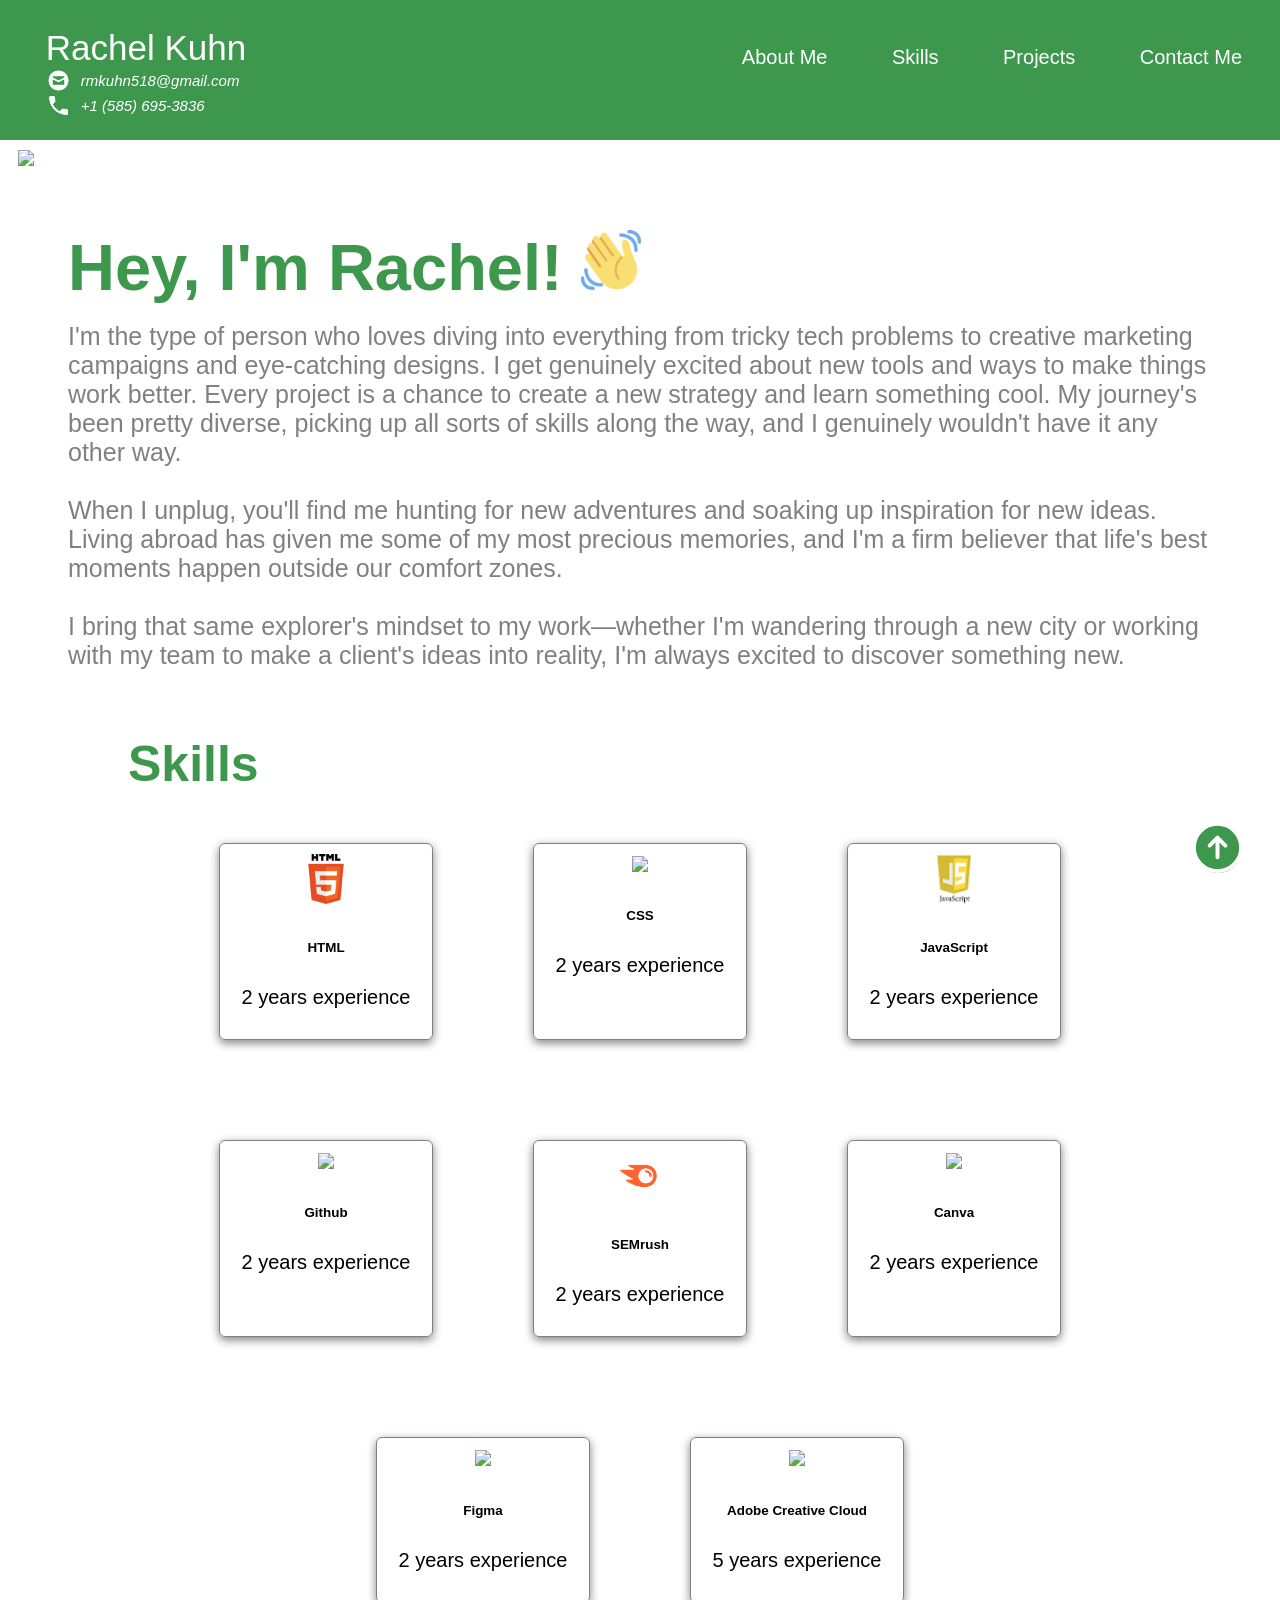
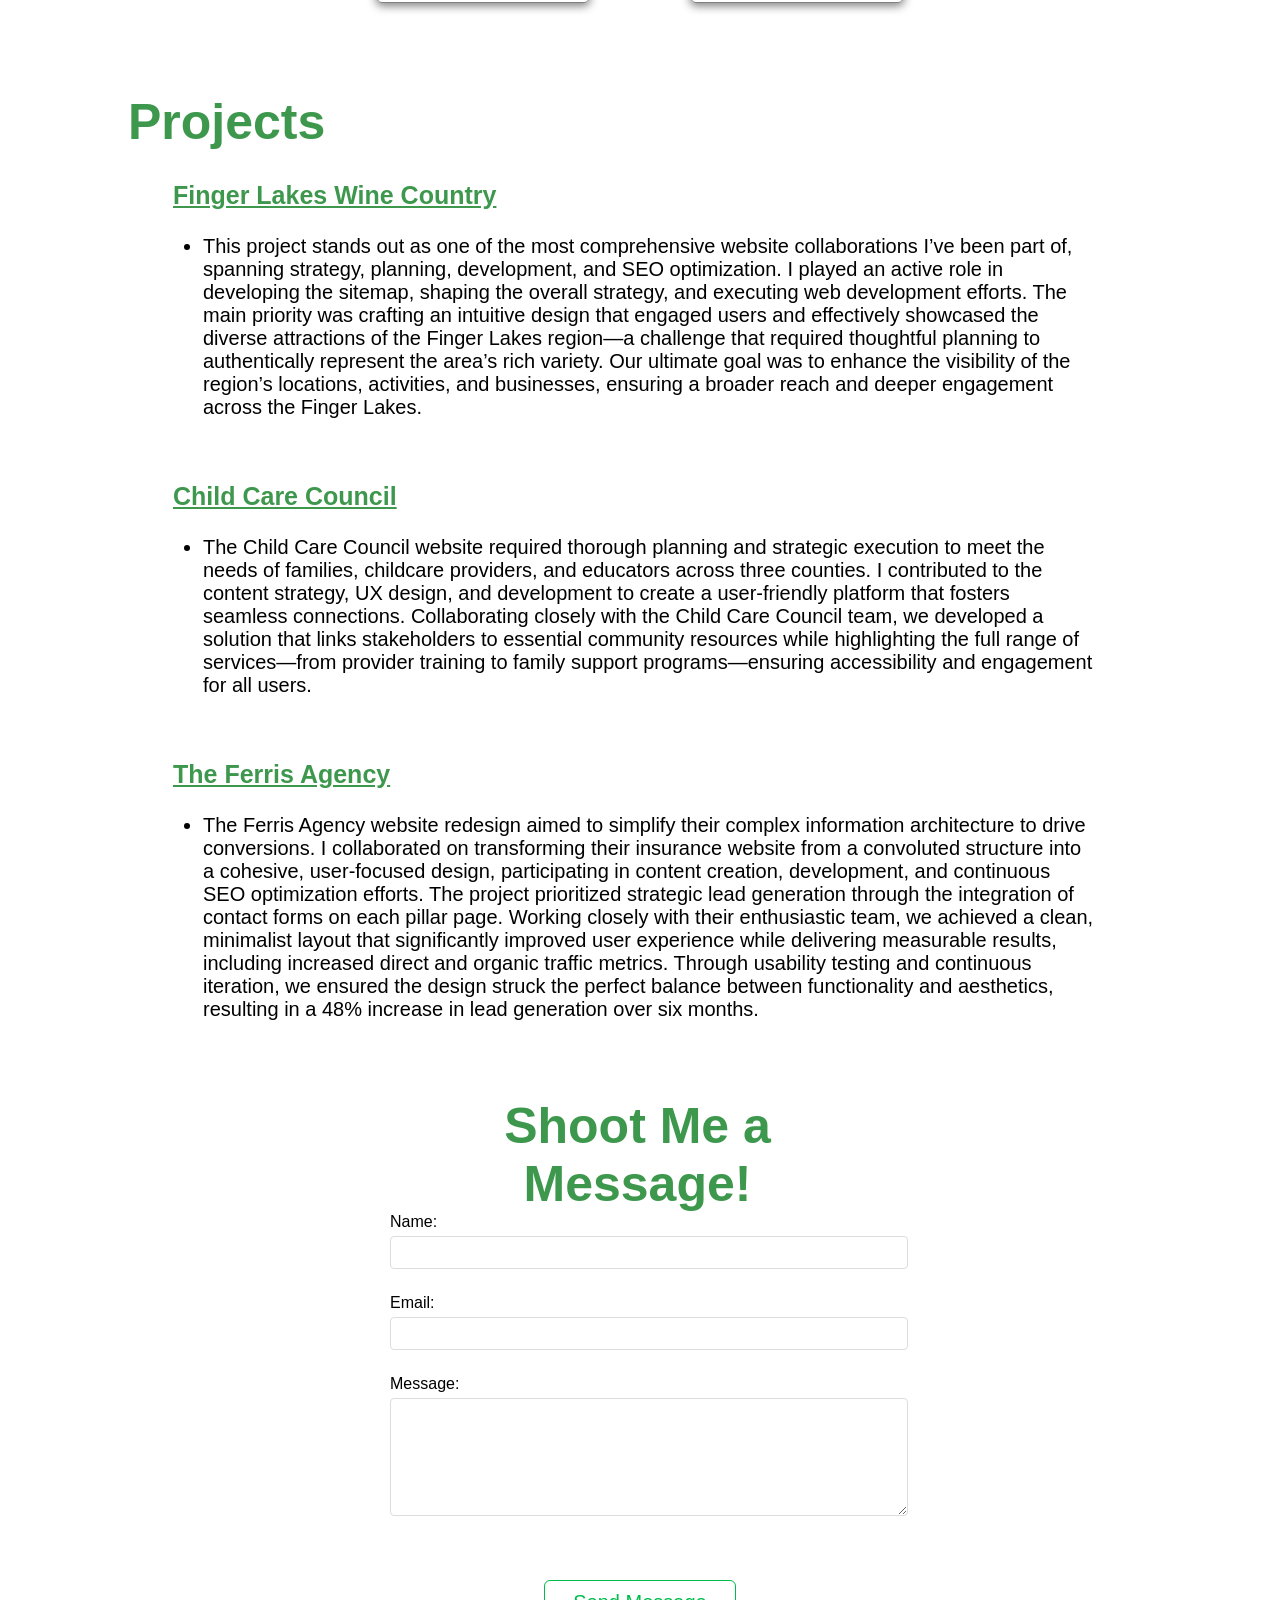
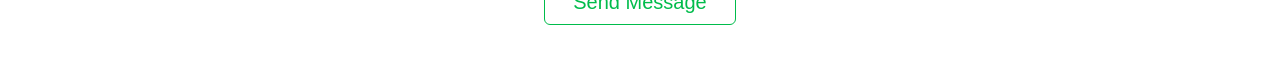
==== index.html @ 43adcc21 "Update index.html" ====
<!DOCTYPE html>
<html>
  <head>
    <title>Rachel Kuhn - Portfolio</title>
    <link rel="stylesheet" href="./style.css"/>
    <script src="./script.js"></script>
  </head>
  <body>
    <!-- Navigation Bar -->
    <nav>
      <div id="home">
        <div class="profile_name">
          Rachel Kuhn
          <div class="contact_info">
            <img src="html_finalprojimages/envelope.png" alt="https://icons8.com/icon/124377/circled-envelope"/>
          rmkuhn518@gmail.com
        </div>
        <div style="clear:both;"></div>
        <div class="contact_info">
          <img src="html_finalprojimages/phone.png" alt="https://icons8.com/icon/124377/circled-envelope"/>
          +1 (585) 695-3836
        </div>
        </div>
        <div class="topdiv">
          <a class="topmenu" href="#about-me">About Me</a>
          <a class="topmenu" href="#skills">Skills</a>
          <a class="topmenu" href="#projects">Projects</a>
          <a class="topmenu" href="#contact">Contact Me</a>
          <!-- links for Skills, Projects and Contact -->
        </div>
      </div>    
    </nav>

    <!-- About Me -->
    <section id="about-me" class="container">
      <div>
        <img src="html_finalprojimages/My-bio.png" class="profile_image"/>
      </div>

      <div>
          <h1>
            Hey, I'm Rachel! <img src="html_finalprojimages/waving-hand.png" width="60px"/>
          </h1>
          <p>
              I'm the type of person who loves diving into everything from tricky tech problems to creative marketing campaigns and eye-catching designs. 
              I get genuinely excited about new tools and ways to make things work better. Every project is a chance to create a new strategy 
              and learn something cool. My journey's been pretty diverse, picking up all sorts of skills along the way, and I genuinely wouldn't have it any other way.
              <br></br>
              When I unplug, you'll find me hunting for new adventures and soaking up inspiration for new ideas. 
              Living abroad has given me some of my most precious memories, 
              and I'm a firm believer that life's best moments happen outside our comfort zones.
              <br></br>
              I bring that same explorer's mindset to my work—whether I'm wandering through a new city 
              or working with my team to make a client's ideas into reality, I'm always excited to discover something new.
          </p>
      </div>
    </section>
              
    <!-- Skills -->
    <section id="skills">
      <h2>Skills</h2>
      <div style="clear:both;"></div>

      <div class="all_skills">
        <div class="skill">
          <img src="html_finalprojimages/html5.png"/>
          <h6>HTML</h6>
          <p>2 years experience</p>
        </div>  

        <div class="skill">
            <img src="https://www.shutterstock.com/image-vector/logo-vector-css-3-low-600nw-1902943426.jpg"/>
            <h6>CSS</h6>
            <p>2 years experience</p>
        </div>  

        <div class="skill">
          <img src="html_finalprojimages/js.jpeg"/>
          <h6>JavaScript</h6>
          <p>2 years experience</p>
        </div> 

        <div class="skill">
            <img src="https://encrypted-tbn0.gstatic.com/images?q=tbn:ANd9GcQhcVrL5XiyI9tM5z8mYG9oSL76qEIV-JRH_A&s"/>
            <h6>Github</h6>
            <p>2 years experience</p>
        </div>  

        <div class="skill">
            <img src="html_finalprojimages/Semrush.png"/>
            <h6>SEMrush</h6>
            <p>2 years experience</p>
          </div>  
        
        <div class="skill">
            <img src="https://oregoncoast.edu/wp-content/uploads/2024/02/canva-logo.png"/>
            <h6>Canva</h6>
            <p>2 years experience</p>
        </div>  

        <div class="skill">
            <img src="https://encrypted-tbn0.gstatic.com/images?q=tbn:ANd9GcTx28mg8aQ39CEGURVztotd5VC0bO7Ik-ZpBw&s"/>
            <h6>Figma</h6>
            <p>2 years experience</p>
        </div>  

        <div class="skill">
            <img src="https://ist.mit.edu/sites/default/files/news/AdobeCCLogo-800x418.jpg"/>
            <h6>Adobe Creative Cloud</h6>
            <p>5 years experience</p>
        </div>  

      </div>
    </section>
          
    <!-- Projects -->
    <section class="projects" id="projects" class="container">
      <h2>Projects</h2>
      <div style="clear:both;"></div>
      <div id="projects-container" class="projects-container">
        <div class="project-card">
          <h3>
            <a href="https://www.fingerlakeswinecountry.com/" target="_blank" rel="noopener noreferrer">
              Finger Lakes Wine Country
            </a>
          </h3>
          <ul>
            <li>
              This project stands out as one of the most comprehensive website collaborations I’ve been part of, spanning strategy, 
              planning, development, and SEO optimization. I played an active role in developing the sitemap, shaping the overall strategy, 
              and executing web development efforts. The main priority was crafting an intuitive design that engaged users and effectively showcased the 
              diverse attractions of the Finger Lakes region—a challenge that required thoughtful planning to authentically represent the area’s rich variety. 
              Our ultimate goal was to enhance the visibility of the region’s locations, activities, and businesses, ensuring a broader reach and deeper engagement 
              across the Finger Lakes.
            </li>
          </ul>
        </div>
        <hr>
        <div class="project-card">
          <h3>
            <a href="https://childcarecouncil.com/" target="_blank" rel="noopener noreferrer">
              Child Care Council
            </a>
          </h3>
          <ul>
            <li>
              The Child Care Council website required thorough planning and strategic execution to meet the needs of families, 
              childcare providers, and educators across three counties. I contributed to the content strategy, UX design, and development to create a 
              user-friendly platform that fosters seamless connections. Collaborating closely with the Child Care Council team, we developed a solution 
              that links stakeholders to essential community resources while highlighting the full range of services—from provider training to family 
              support programs—ensuring accessibility and engagement for all users.
            </li>
          </ul>
        </div>
        <hr>
        <div class="project-card">
          <h3>
            <a href="https://www.ferris-agency.com/" target="_blank" rel="noopener noreferrer">
              The Ferris Agency
            </a>
          </h3>
          <ul>
            <li>
              The Ferris Agency website redesign aimed to simplify their complex information architecture 
              to drive conversions. I collaborated on transforming their insurance website from a convoluted 
              structure into a cohesive, user-focused design, participating in content creation, development, 
              and continuous SEO optimization efforts. The project prioritized strategic lead generation through 
              the integration of contact forms on each pillar page.
              Working closely with their enthusiastic team, we achieved a clean, minimalist layout that significantly 
              improved user experience while delivering measurable results, including increased direct and organic traffic metrics. 
              Through usability testing and continuous iteration, we ensured the design struck the perfect balance between functionality 
              and aesthetics, resulting in a 48% increase in lead generation over six months.
            </li>
          </ul>
        </div>
      </div>
    </section>
    <div style="clear:both;"></div>

    <!-- Contact Form -->
    <div id="contact" class="contact-form" class="container">
      <h2 class="contact-form-h3">Shoot Me a Message!</h2>
      <div id="errorMessage" class="error-message"></div>
      <form id="contactForm">
        <div class="form-group">
          <label for="name">Name:</label>
          <input type="text" id="name" name="name" required>
        </div>
        <div class="form-group">
          <label for="email">Email:</label>
          <input type="email" id="email" name="email" required>
        </div>
        <div class="form-group">
          <label for="message">Message:</label>
          <textarea id="message" name="message" required></textarea>
        </div>
        <button class="contact-button" type="submit">Send Message</button>
      </form>
    <!-- Arrow Button -->
      <div class="iconbutton">
        <a href="#home">
          <svg xmlns="http://www.w3.org/2000/svg" fill="none" viewBox="0 0 24 24" stroke-width="1.5" stroke="white" width="63px">
              <path stroke-linecap="round" stroke-linejoin="round" d="M15 11.25l-3-3m0 0l-3 3m3-3v7.5M21 12a9 9 0 11-18 0 9 9 0 0118 0z" />
            </svg>      </a>
      </div>
    <!-- Thank You Pop Up -->
      <div id="thankYouPopup" class="thankYouPopup flex_center" style="display: none;">
        <img src="html_finalprojimages/checkmark--outline.svg" alt="Checkmark"/>
        <h3>Thanks for that! I'll get back to you soon.</h3>
        <button onclick="closePopup()">Ok!</button>
      </div>
    </body>
  </html>
---- style.css ----
body {
  font-family: 'Trebuchet MS', 'Lucida Sans Unicode', 'Lucida Grande', 'Lucida Sans', Arial, sans-serif;
}

/* Navigation Bar */

#home {
  background-color: #3d984d;
  padding-bottom: 1cm;
  margin-left:-1cm;
  margin-right:-1cm;
  margin-top:-1cm;
  padding-top: 2cm;
  padding-bottom: 2cm;
  height: 5mm;
 }

.topmenu {
  color: white;
  margin: 10px;
  padding: 20px;
  font-size: 20px;
  text-decoration:none;
}

.topmenu:hover {
  color: white;
  font-weight: bolder;
  text-decoration: underline;
}

.topdiv {
  float: right;
  padding-right: 1cm;
}

.profile_name {
  float: left;
  padding-left: 2cm;
  color: white;
  font-size: 35px;
  margin-top: -18px;
}

.profile_name .contact_info {
  font-size: 15px;
  font-style: italic;
  display: flex;
  align-items: center;
  flex-direction: row;
}

.contact_info img {
  width:25px;
  margin-right: 10px;
  float:left;
}

/* Titles */

h2 {
  text-align: justify;
  font-size: 50px;
  text-align: center;
  float: left;
  color: #3d984d;
  margin: 30px;
  margin-left: 60px;
  margin-top: 40px;
  margin-bottom: 0px;
}

.introduction {
  text-align: justify;
  font-size: 30px;
  text-align: center;
  float: left;
  margin-top: 30px;
  margin-bottom: 20px;
  animation-duration: 5s;
  position: relative;
}

/* Used in the About Me sections */

.container {
  max-width: 1200px;
  margin: 0 auto;
  padding: 0 60px;
  width: 100%;
  display: flex;
}

/* About Me */
.about-me {
  display: flex;
  align-items: center;
  justify-content: center
}

#about-me h1 {
  font-size: 65px;
  margin-top: 90px;
  color: #3d984d;
}

#about-me p {
  font-size: 25px;
  color: rgb(128, 128, 128);
  margin-top: -1cm;
  margin-right: 50px;

}

.profile_image {
  width: 550px;
  height: auto;
  vertical-align: middle;
  margin: 0px;
  margin-left: -50px;
  margin-right: 20px;
  margin-top: 10px;
}

/* Skills */

.all_skills {
  display: flex;
  flex-direction: row;
  flex-flow: wrap;
  padding: 0 80px;
  justify-content: center;
}

.skill {
  border: 1px solid gray;
  display: block;
  border-radius: 6px;
  text-align: center;
  margin: 50px;
  padding: 10px;
  width: 2in;
  font-size: 20px;
  box-shadow: 0 3px 10px gray;
}

.skill img {
  height: 50px;
  align-items: center;
}

.skills h6 {
  align-items: center;
  font-size: 20px;
  margin-block-start: 8px;
  margin-block-end: 5px;
  font-weight: bold;
} 

.skills p {
  align-items: center;
  font-size: 15px;
  color: gray;
  margin-block-start: 5px;
  margin-block-end: 5px;
} 

#skills h2 {
  padding-left: 60px;
}

.flex_center {
  display: flex;
  align-items: center;
  justify-content: center;
}

/* Projects */

.projects-container {
  margin-top: 30px;
  margin-left: 60px;
  margin-right: 60px;

}

.projects-container hr {
  border: 1px solid white;
  width: 75%;
  margin-left: 5cm;
}

.project-card {
  margin: 0 15px 15px 45px;
  padding-bottom: 5px;
}

.projects h2 {
  padding-left: 60px;
}

.project-card h3 {
  font-size: 25px;
  margin-left: 60px;
}

.project-card h3 a {
  color: #3d984d;
}

.project-card h3 a:hover {
  color: #bcf0c8;
}

.projects-container h2 a:visited {
  color: #3d984d;
}

.projects-container h2 a:active {
  color: #3d984d;
}

.project-card li {
  font-size: 20px;
  margin-left: 50px;
  margin-right: 100px;
}

/* Recommendations */

.all_recommendations {
  display: flex;
  align-items: center;
  margin-left: 1in;
  flex-direction: row;
  flex-flow: wrap;
  padding: 20px;
}

.recommendation {
  font-style: italic;
  text-align: left;
  width: 21.875rem;
  padding: 1rem;
  background-color: #fff;
  border-radius: 11px;
  box-shadow: 0 3px 10px var(--primary-shadow);
  padding: 20px;
  margin: 10px;
  border:1px solid gray;
  font-size: 18px;
  height:150px
}

.recommendation span {
  color: #3d984d;
  font-size: 20px;
  font-family: 'Times New Roman', Times, serif;
}

/* Scroll to Top Button */

.iconbutton{
  width: 48px;
  height: 48px;
  border-radius: 100%;
  background-color: #3d984d;
  display: flex;
  align-items: center;
  justify-content: center;
  position: fixed;
  right: 3%;
  bottom: 3%;
  cursor: pointer;
}

/* Form Pop-up */

.thankYouPopup {
  width:400px;
  background-color: #bcf0c8;
  border-radius: 3mm;
  top: 50%;
  left:50%;
  transform: translate(-50%,-50%);
  text-align: center;
  position: fixed;
}

.thankYouPopup img {
  padding-top: 20px;
  text-align: center;
}

.thankYouPopup button {
  background-color: #fff;
  border: 1px solid #3d984d;
  color: #3d984d;
  display: block;
  border-radius: 6px;
  text-align: center;
  margin: 50px;
  padding: 10px;
  width: 2in;
  font-size: 20px;
  margin-left: 25%;
}

.thankYouPopup button:hover {
  background-color: #fff;
  border: 2px solid #3d984d;
  color: #3d984d;
  display: block;
  font-weight: bolder;
  text-align: center;
  cursor: pointer;
  margin-left: 25%;
}

/* Contact Form */

.contact-form {
  max-width: 500px;
  margin: 0 auto;
  padding: 0px;
  justify-content: center;
}

.contact-form-h3 {
  text-align: justify;
  font-size: 50px;
  text-align: center;
  float: left;
  color: #3d984d;
  margin: 30px;
  margin-left: 25px;
  margin-top: 40px;
  margin-bottom: 0px;
}

.form-group {
  margin-bottom: 15px;
}

label {
  display: block;
  margin-bottom: 5px;
}

input, textarea {
  width: 100%;
  padding: 8px;
  margin-bottom: 10px;
  border: 1px solid #ddd;
  border-radius: 4px;
}

textarea {
  height: 100px;
}

button {
  background-color: #007bff;
  color: white;
  padding: 10px 20px;
  border: none;
  border-radius: 4px;
  cursor: pointer;
}

button:hover {
  background-color: #0056b3;
}

.popup {
  display: none;
  position: fixed;
  top: 0;
  left: 0;
  width: 100%;
  height: 100%;
  background-color: rgba(0, 0, 0, 0.5);
}

.popup-content {
  background-color: white;
  padding: 20px;
  border-radius: 5px;
  position: absolute;
  top: 50%;
  left: 50%;
  transform: translate(-50%, -50%);
  text-align: center;
}

/* Buttons */

.contact-button {
  background-color: white;
  border: 1px solid #00bc4b;
  color: #00bc4b;
  border-radius: 6px;
  padding: 10px;
  width: 2in;
  font-size: 20px;
  
  /* Centering styles */
  display: block;
  margin: 50px auto;
  text-align: center;
}

.contact-button:hover {
  background-color: #3d984d;
  border: 1px solid #3d984d;
  color: #fff;
  cursor: pointer;
}

button {
  background-color: white;
  border: 1px solid;
  color: #00bc4b;
  display: block;
  border-radius: 6px;
  text-align: center;
  margin: 50px;
  padding: 10px;
  width: 2in;
  font-size: 20px;
}

button:hover {
  background-color: #3d984d;
  border: 1px solid #3d984d;
  color: #fff;
  display: block;
  border-radius: 6px;
  text-align: center;
  cursor: pointer;
}
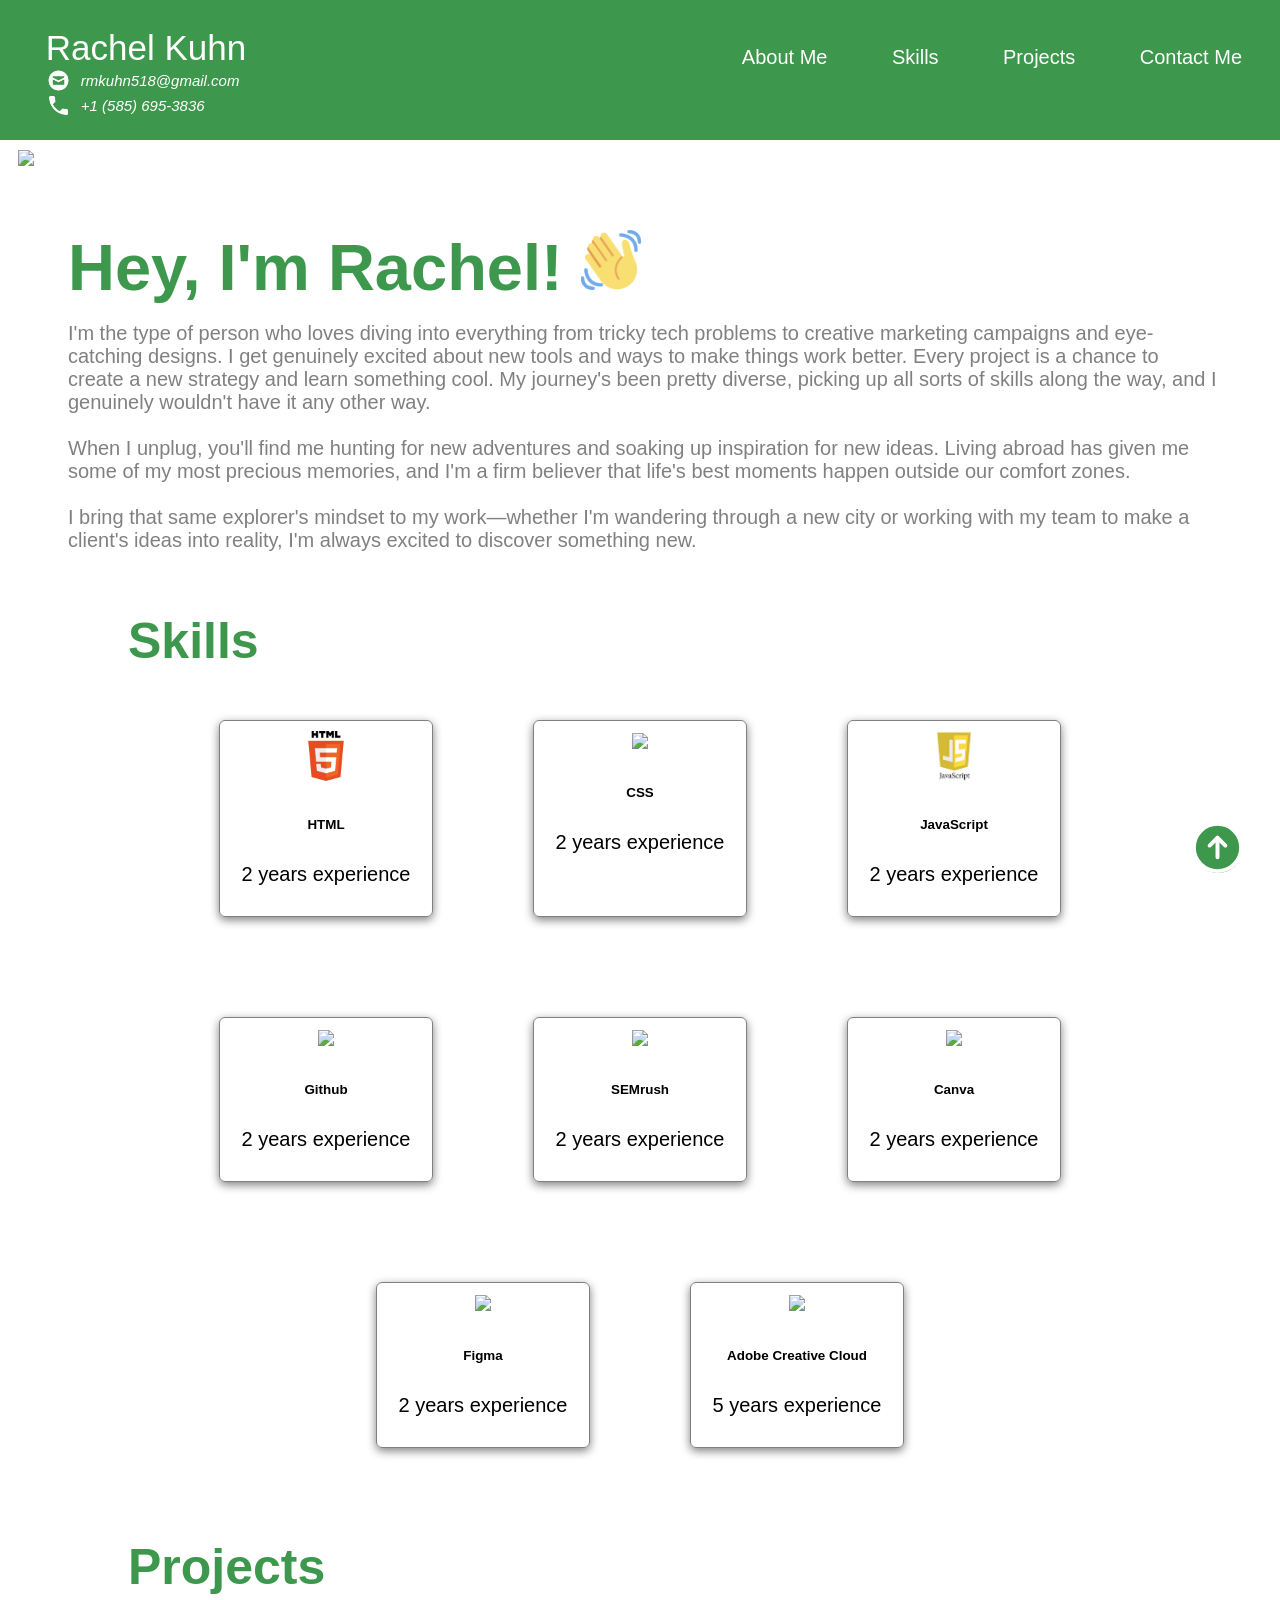
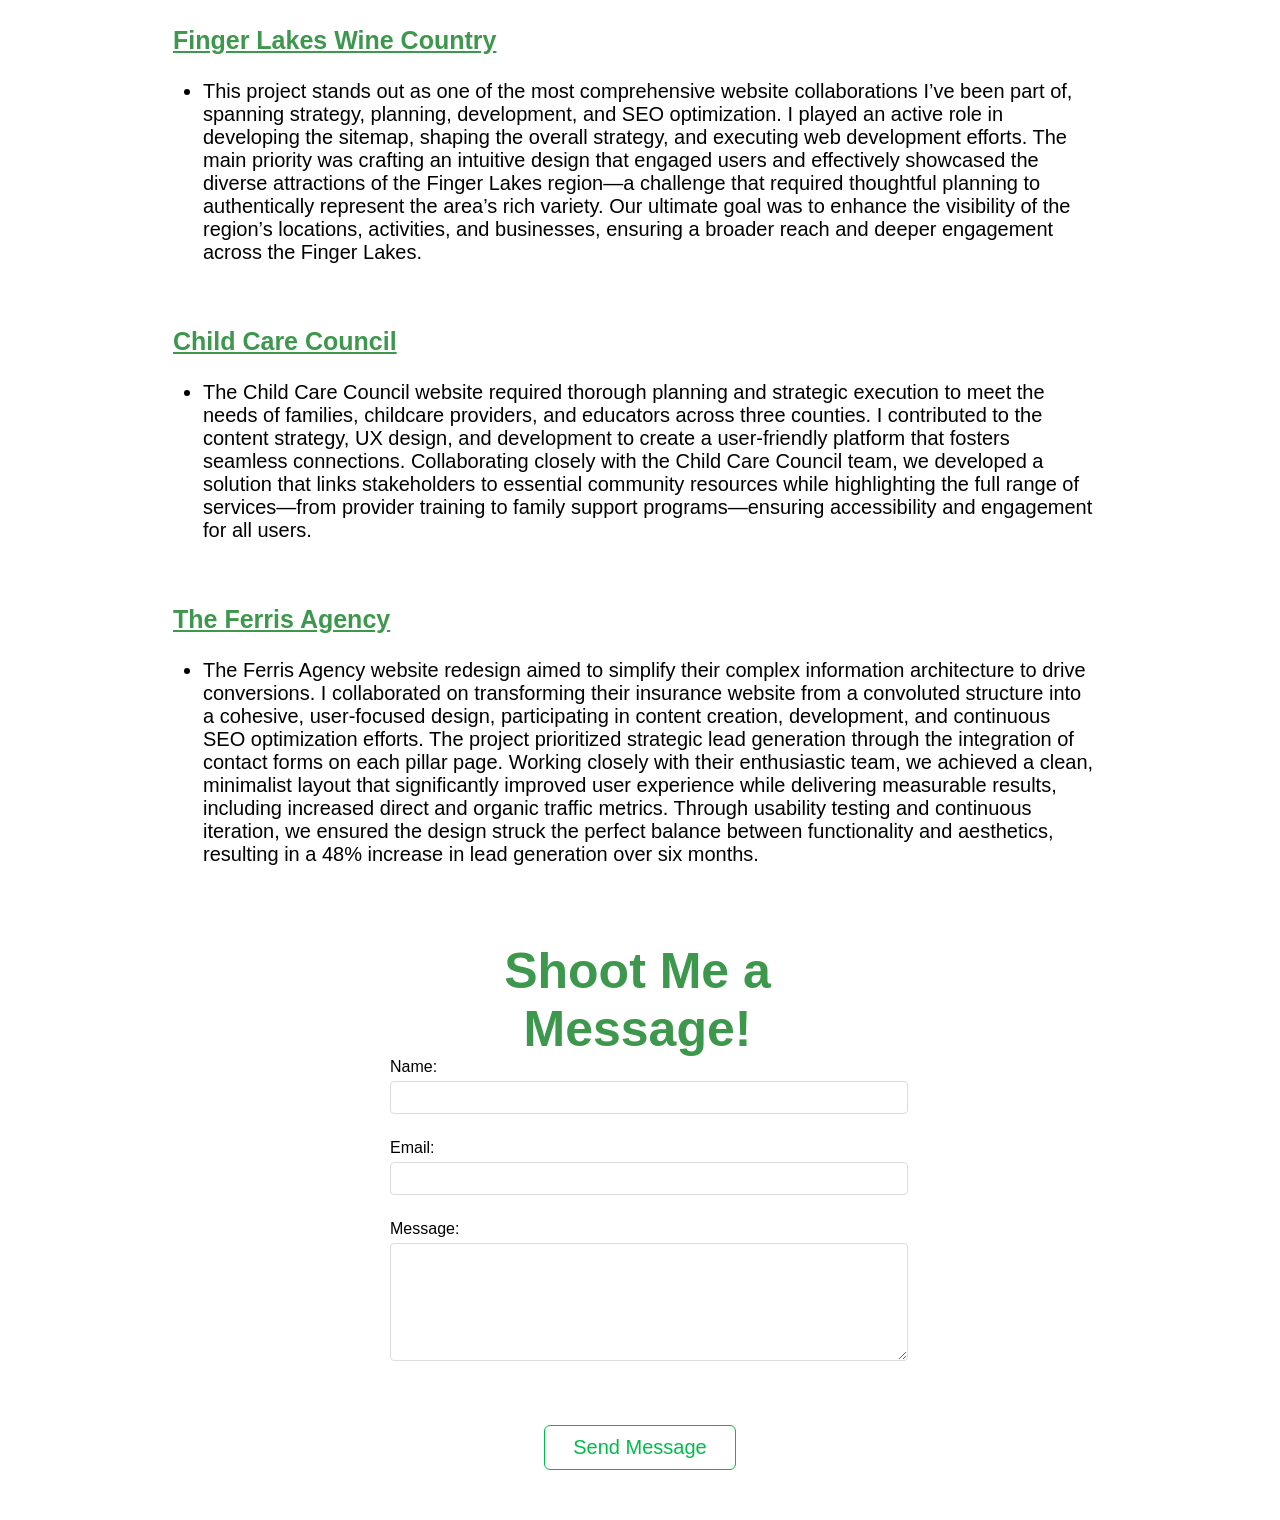
==== commit 90e1fffe: "Update index.html" ====
--- a/index.html
+++ b/index.html
@@ -87,7 +87,7 @@
         </div>  
 
         <div class="skill">
-            <img src="html_finalprojimages/Semrush.png"/>
+            <img src="https://encrypted-tbn0.gstatic.com/images?q=tbn:ANd9GcTa7IUlI-7uRkzaimL22xIfZsKP8uKN4FrshA&s"/>
             <h6>SEMrush</h6>
             <p>2 years experience</p>
           </div>  
--- a/style.css
+++ b/style.css
@@ -105,7 +105,7 @@
 }
 
 #about-me p {
-  font-size: 25px;
+  font-size: 20px;
   color: rgb(128, 128, 128);
   margin-top: -1cm;
   margin-right: 50px;
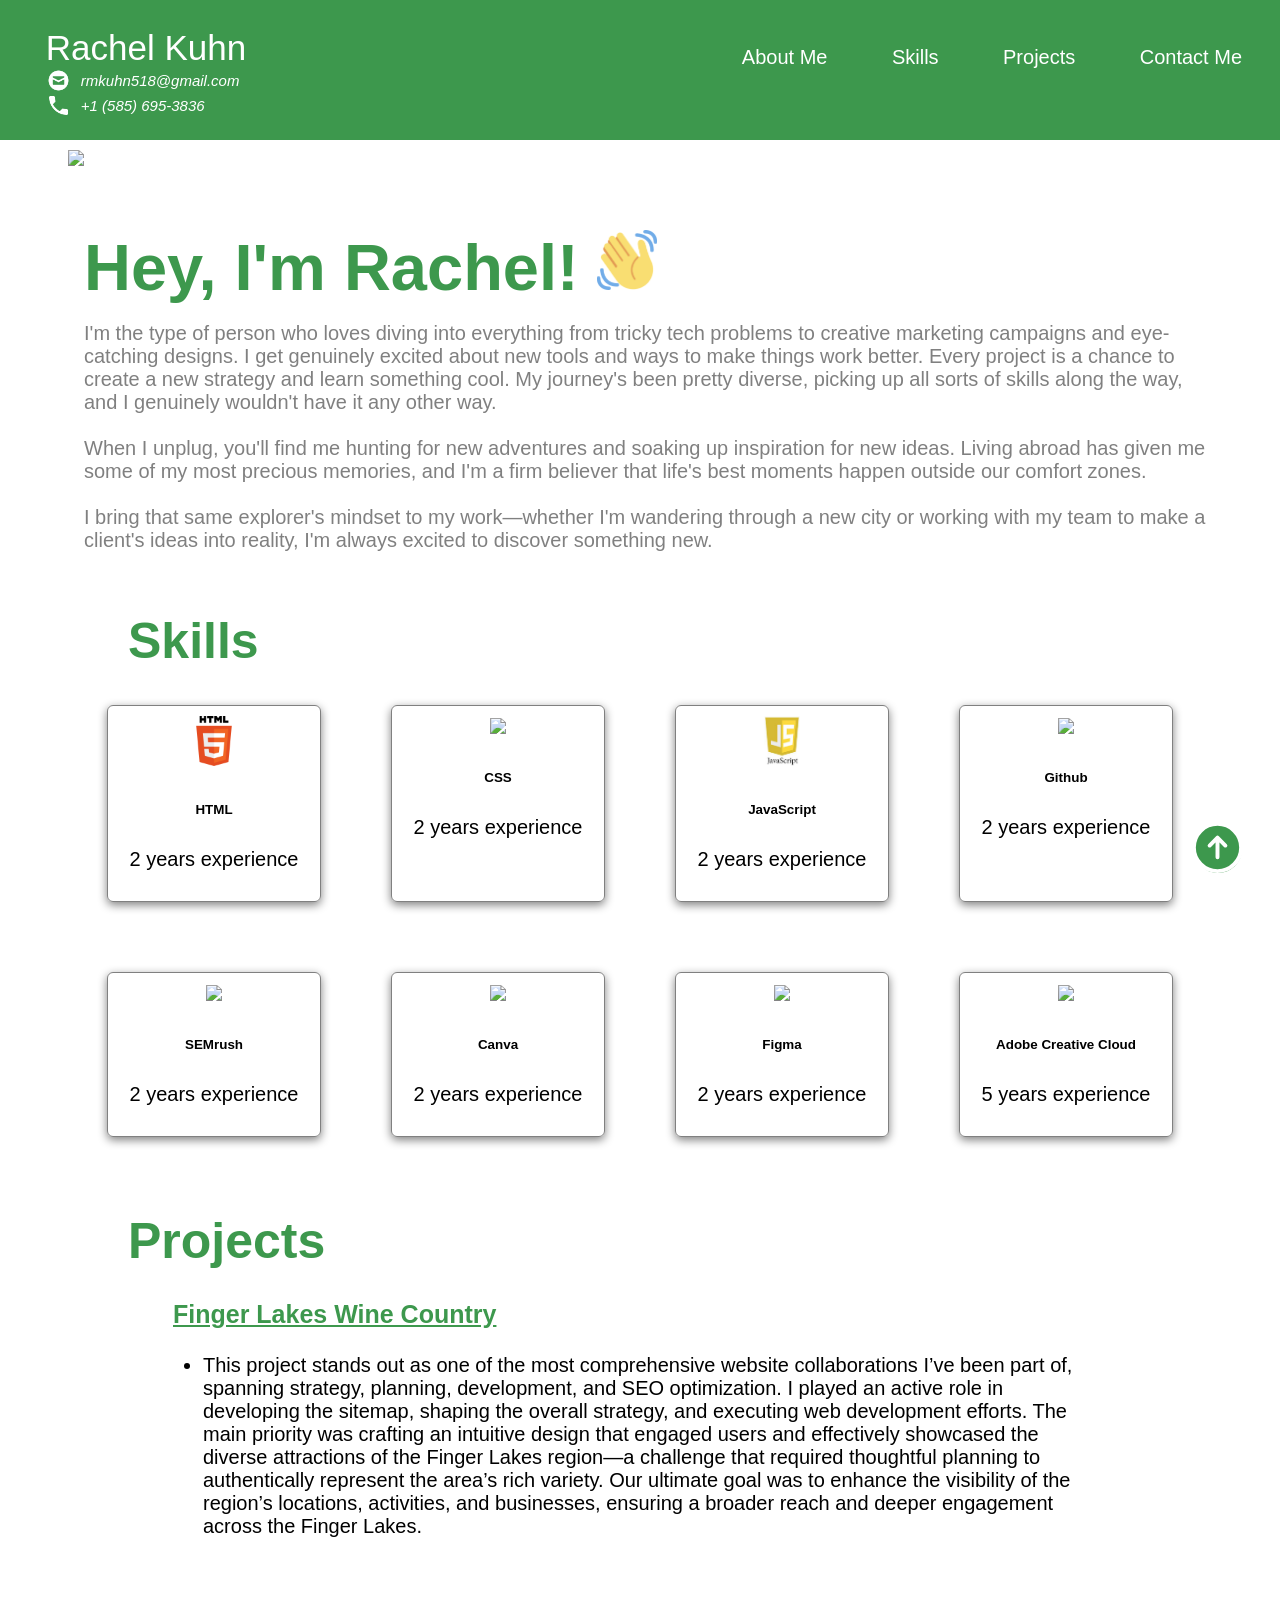
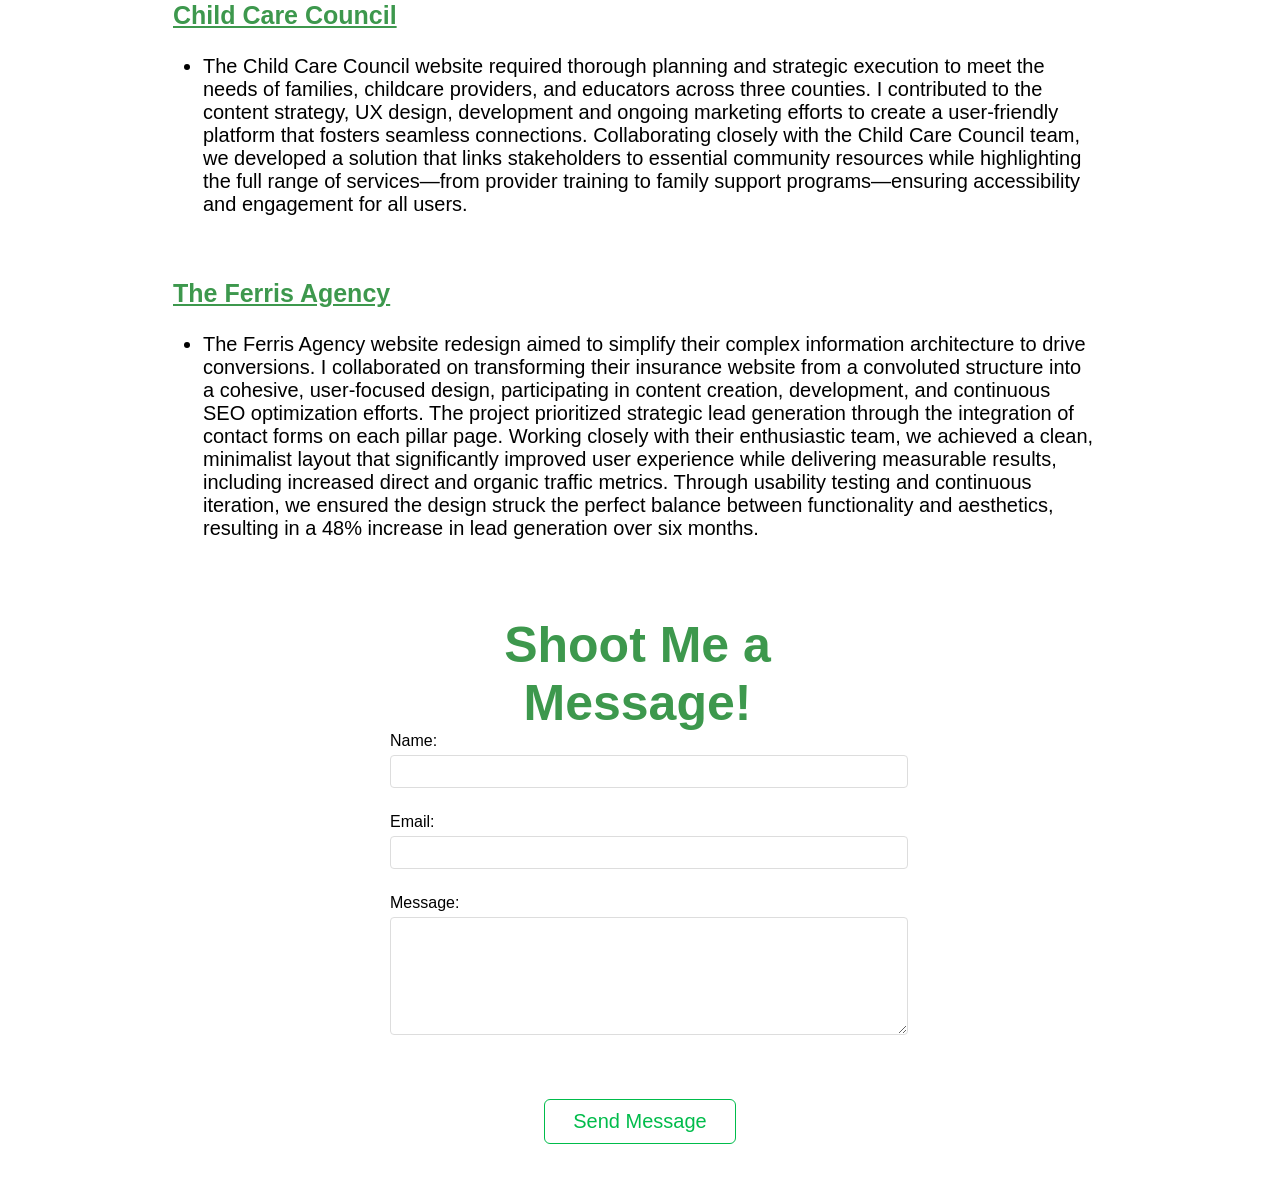
==== commit 3fa52ba6: "Update index.html" ====
--- a/index.html
+++ b/index.html
@@ -145,7 +145,7 @@
           <ul>
             <li>
               The Child Care Council website required thorough planning and strategic execution to meet the needs of families, 
-              childcare providers, and educators across three counties. I contributed to the content strategy, UX design, and development to create a 
+              childcare providers, and educators across three counties. I contributed to the content strategy, UX design, development and ongoing marketing efforts to create a 
               user-friendly platform that fosters seamless connections. Collaborating closely with the Child Care Council team, we developed a solution 
               that links stakeholders to essential community resources while highlighting the full range of services—from provider training to family 
               support programs—ensuring accessibility and engagement for all users.
--- a/style.css
+++ b/style.css
@@ -108,7 +108,7 @@
   font-size: 20px;
   color: rgb(128, 128, 128);
   margin-top: -1cm;
-  margin-right: 50px;
+  margin-right: 60px;
 
 }
 
@@ -117,8 +117,8 @@
   height: auto;
   vertical-align: middle;
   margin: 0px;
-  margin-left: -50px;
-  margin-right: 20px;
+  margin-left: 0px;
+  margin-right: 0px;
   margin-top: 10px;
 }
 
@@ -128,7 +128,7 @@
   display: flex;
   flex-direction: row;
   flex-flow: wrap;
-  padding: 0 80px;
+  padding: 0 60px;
   justify-content: center;
 }
 
@@ -137,9 +137,9 @@
   display: block;
   border-radius: 6px;
   text-align: center;
-  margin: 50px;
+  margin: 35px;
   padding: 10px;
-  width: 2in;
+  width: 2in;  
   font-size: 20px;
   box-shadow: 0 3px 10px gray;
 }
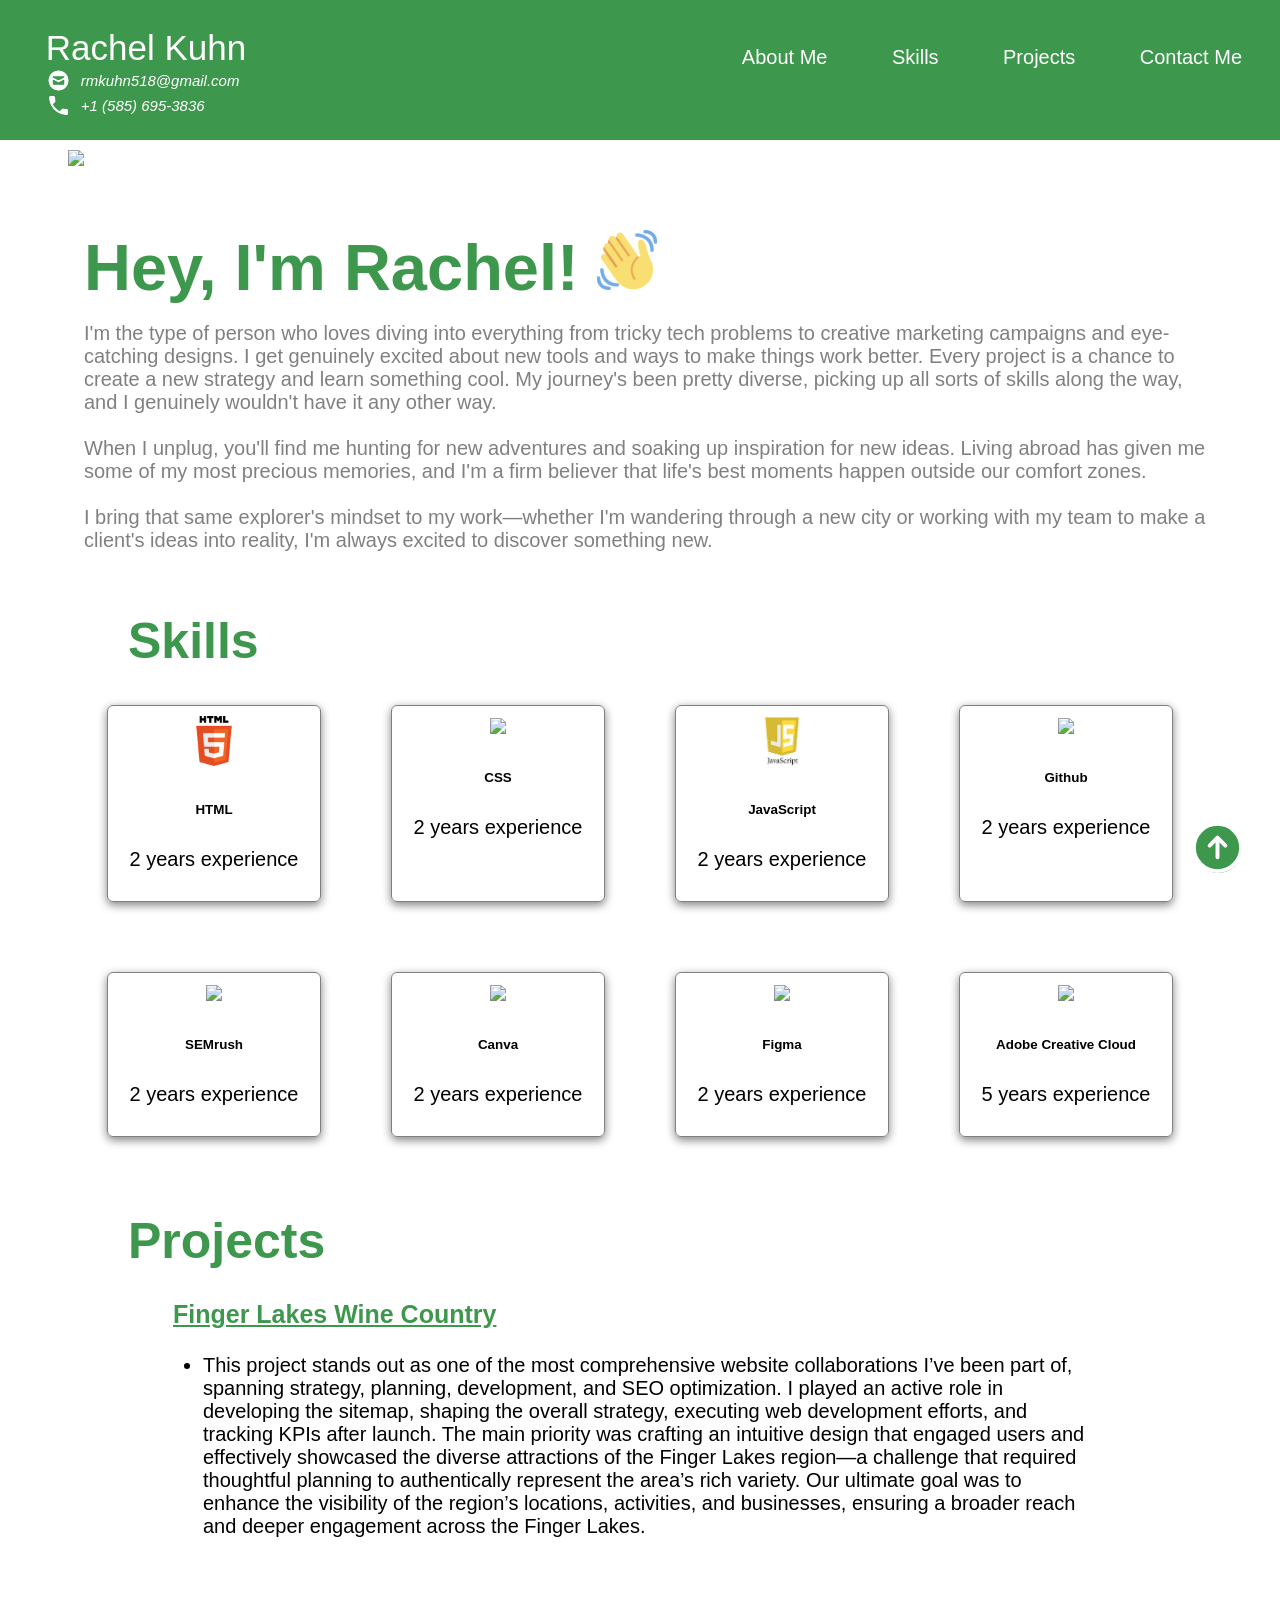
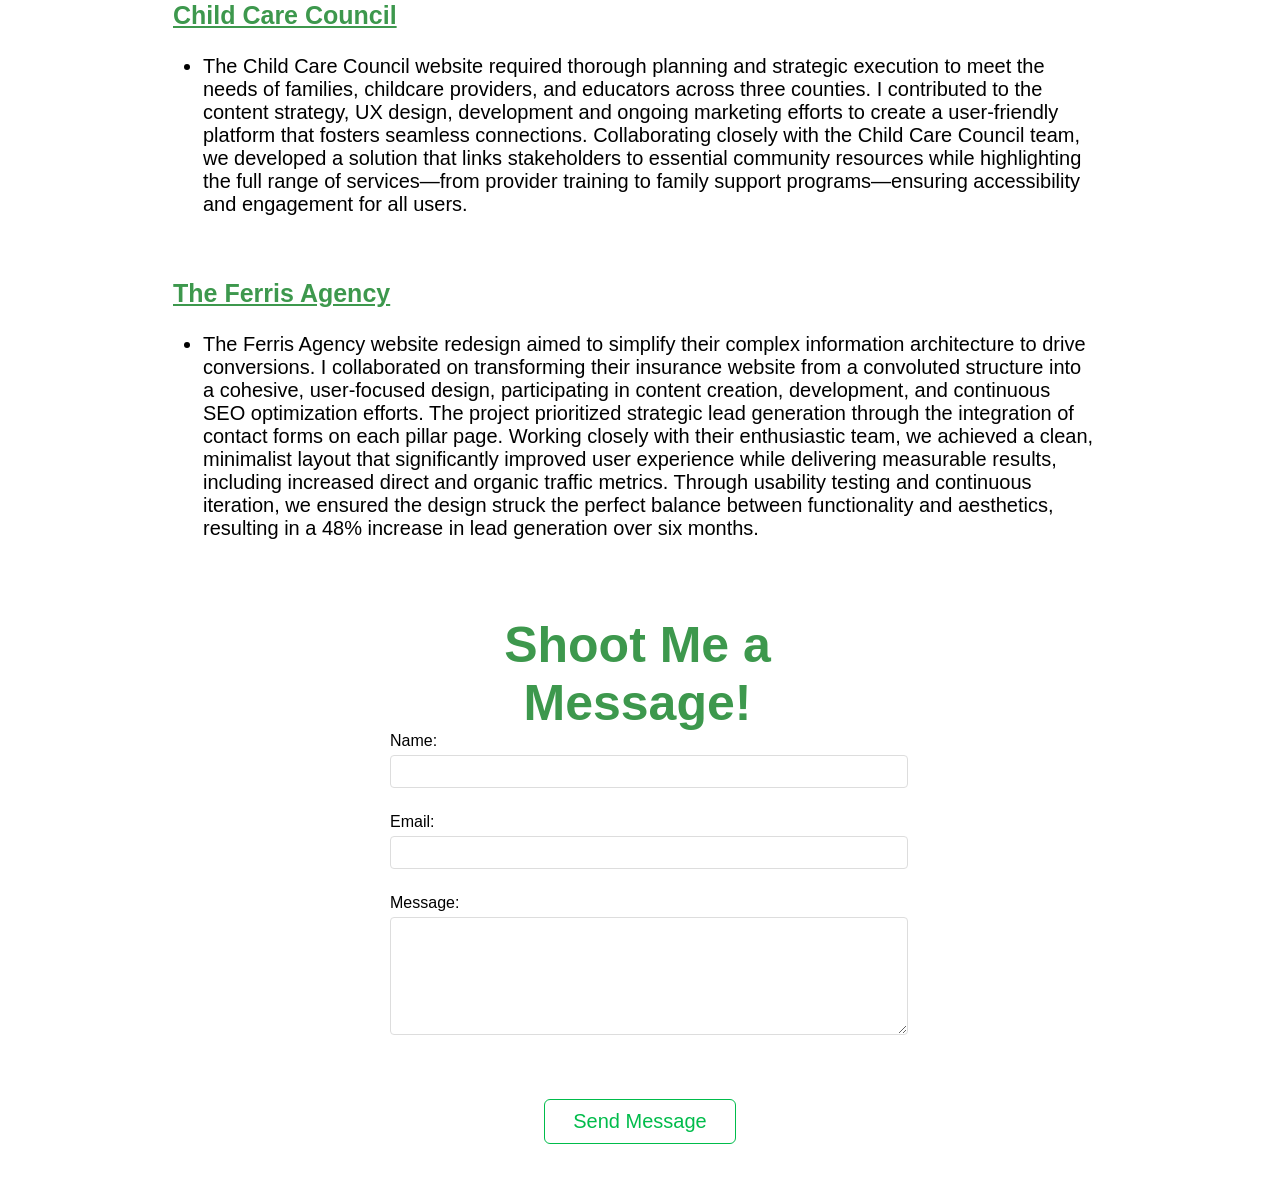
==== commit 8f6e645f: "Update index.html" ====
--- a/index.html
+++ b/index.html
@@ -127,8 +127,8 @@
           <ul>
             <li>
               This project stands out as one of the most comprehensive website collaborations I’ve been part of, spanning strategy, 
-              planning, development, and SEO optimization. I played an active role in developing the sitemap, shaping the overall strategy, 
-              and executing web development efforts. The main priority was crafting an intuitive design that engaged users and effectively showcased the 
+              planning, development, and SEO optimization. I played an active role in developing the sitemap, shaping the overall strategy, executing web development 
+              efforts, and tracking KPIs after launch. The main priority was crafting an intuitive design that engaged users and effectively showcased the 
               diverse attractions of the Finger Lakes region—a challenge that required thoughtful planning to authentically represent the area’s rich variety. 
               Our ultimate goal was to enhance the visibility of the region’s locations, activities, and businesses, ensuring a broader reach and deeper engagement 
               across the Finger Lakes.
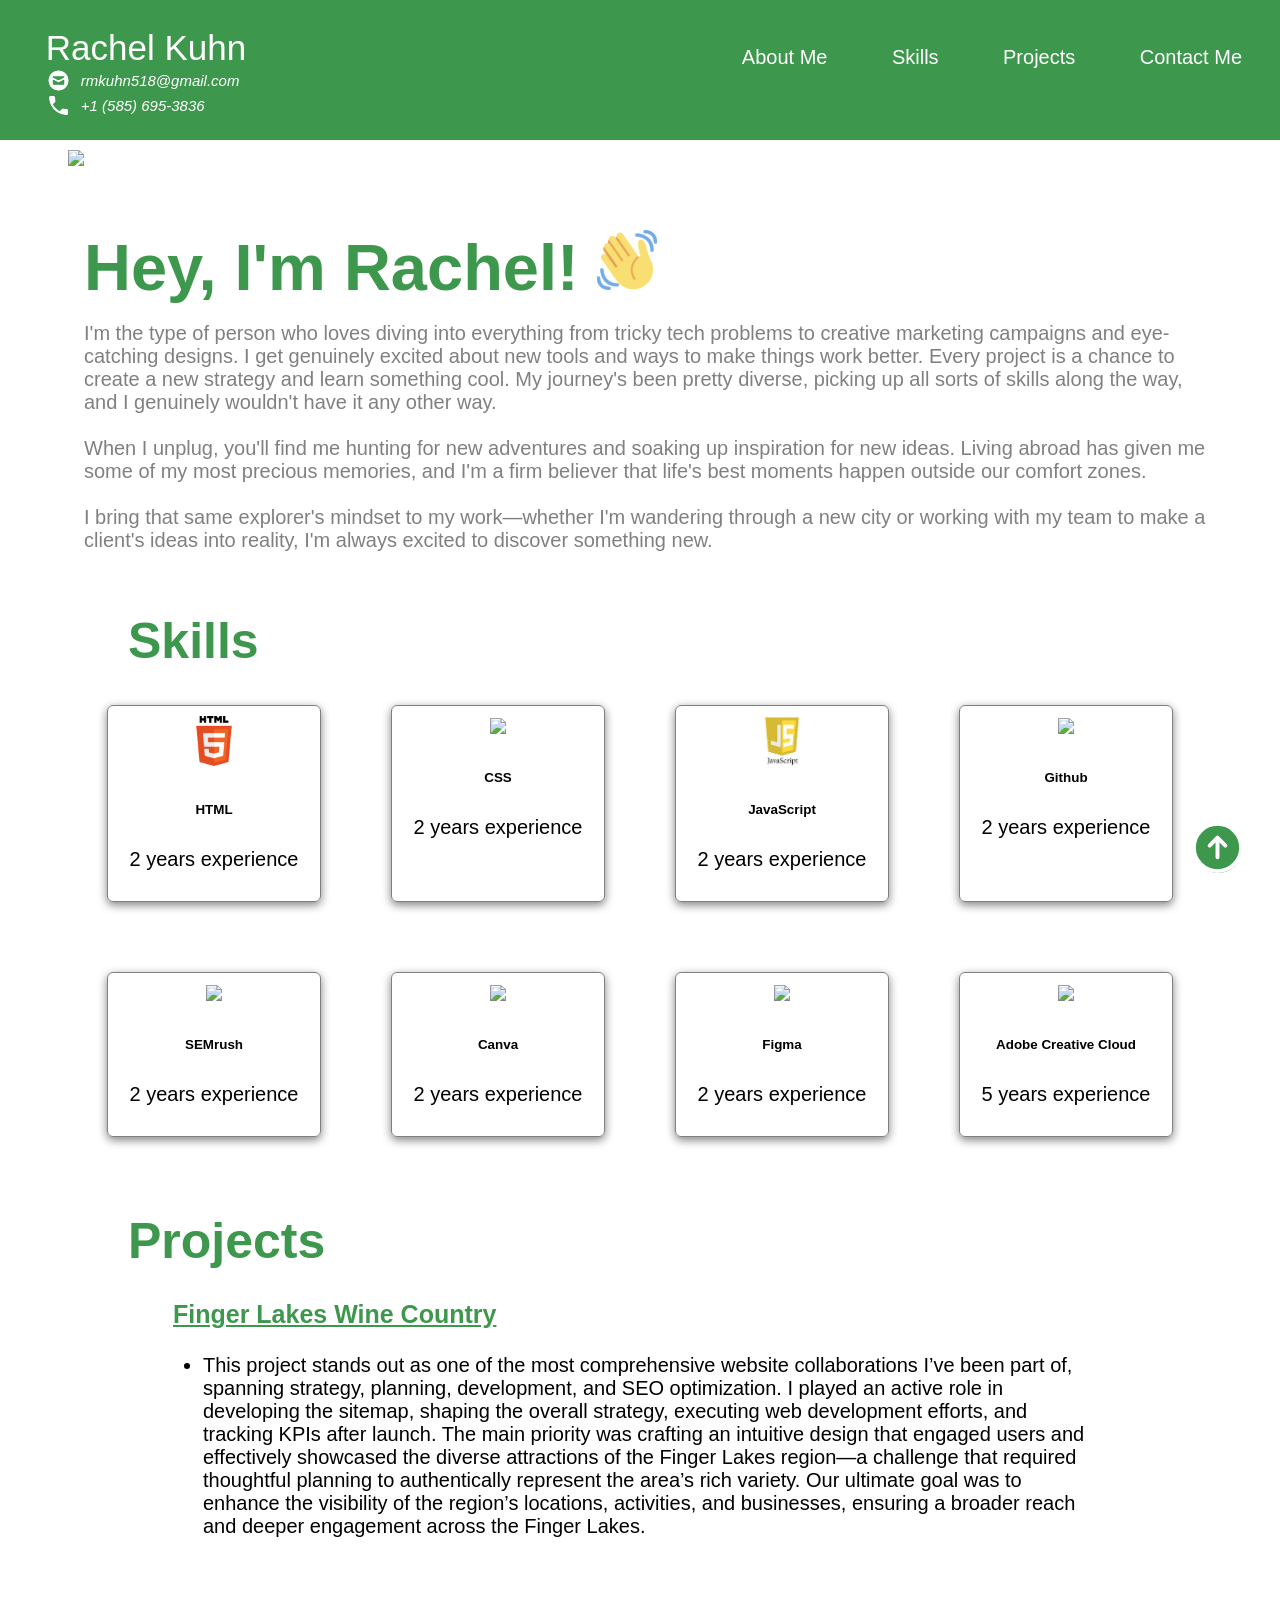
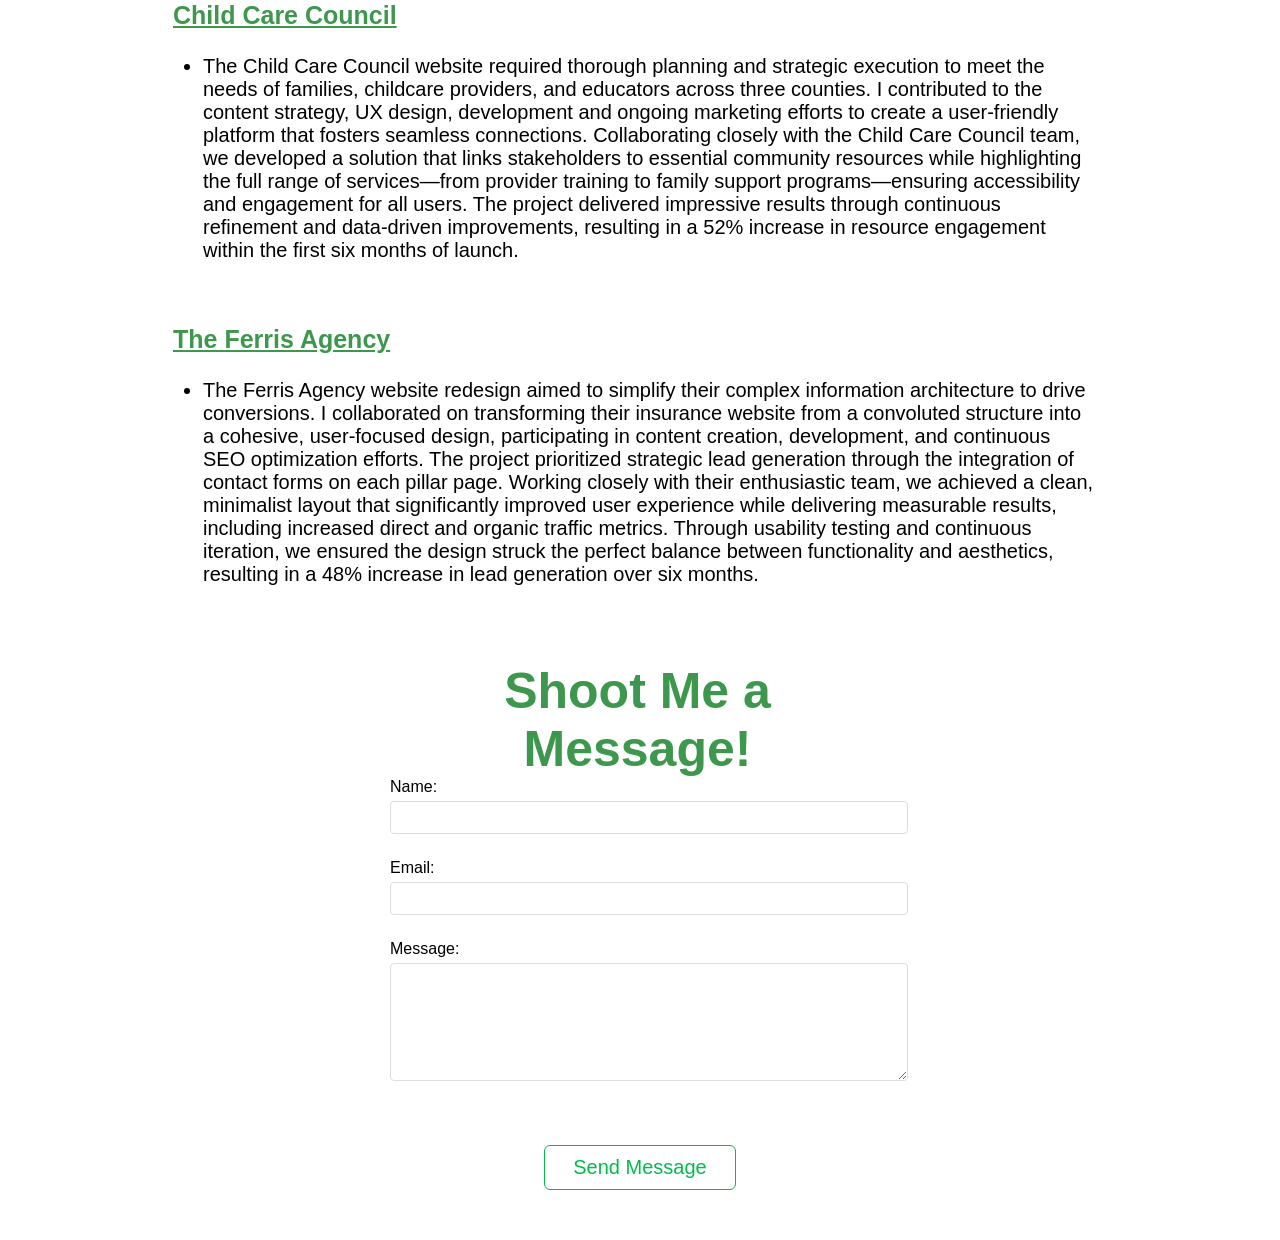
==== commit 5d5f86f8: "Update index.html" ====
--- a/index.html
+++ b/index.html
@@ -148,7 +148,8 @@
               childcare providers, and educators across three counties. I contributed to the content strategy, UX design, development and ongoing marketing efforts to create a 
               user-friendly platform that fosters seamless connections. Collaborating closely with the Child Care Council team, we developed a solution 
               that links stakeholders to essential community resources while highlighting the full range of services—from provider training to family 
-              support programs—ensuring accessibility and engagement for all users.
+              support programs—ensuring accessibility and engagement for all users. The project delivered impressive results through continuous refinement and data-driven improvements, 
+              resulting in a 52% increase in resource engagement within the first six months of launch.
             </li>
           </ul>
         </div>
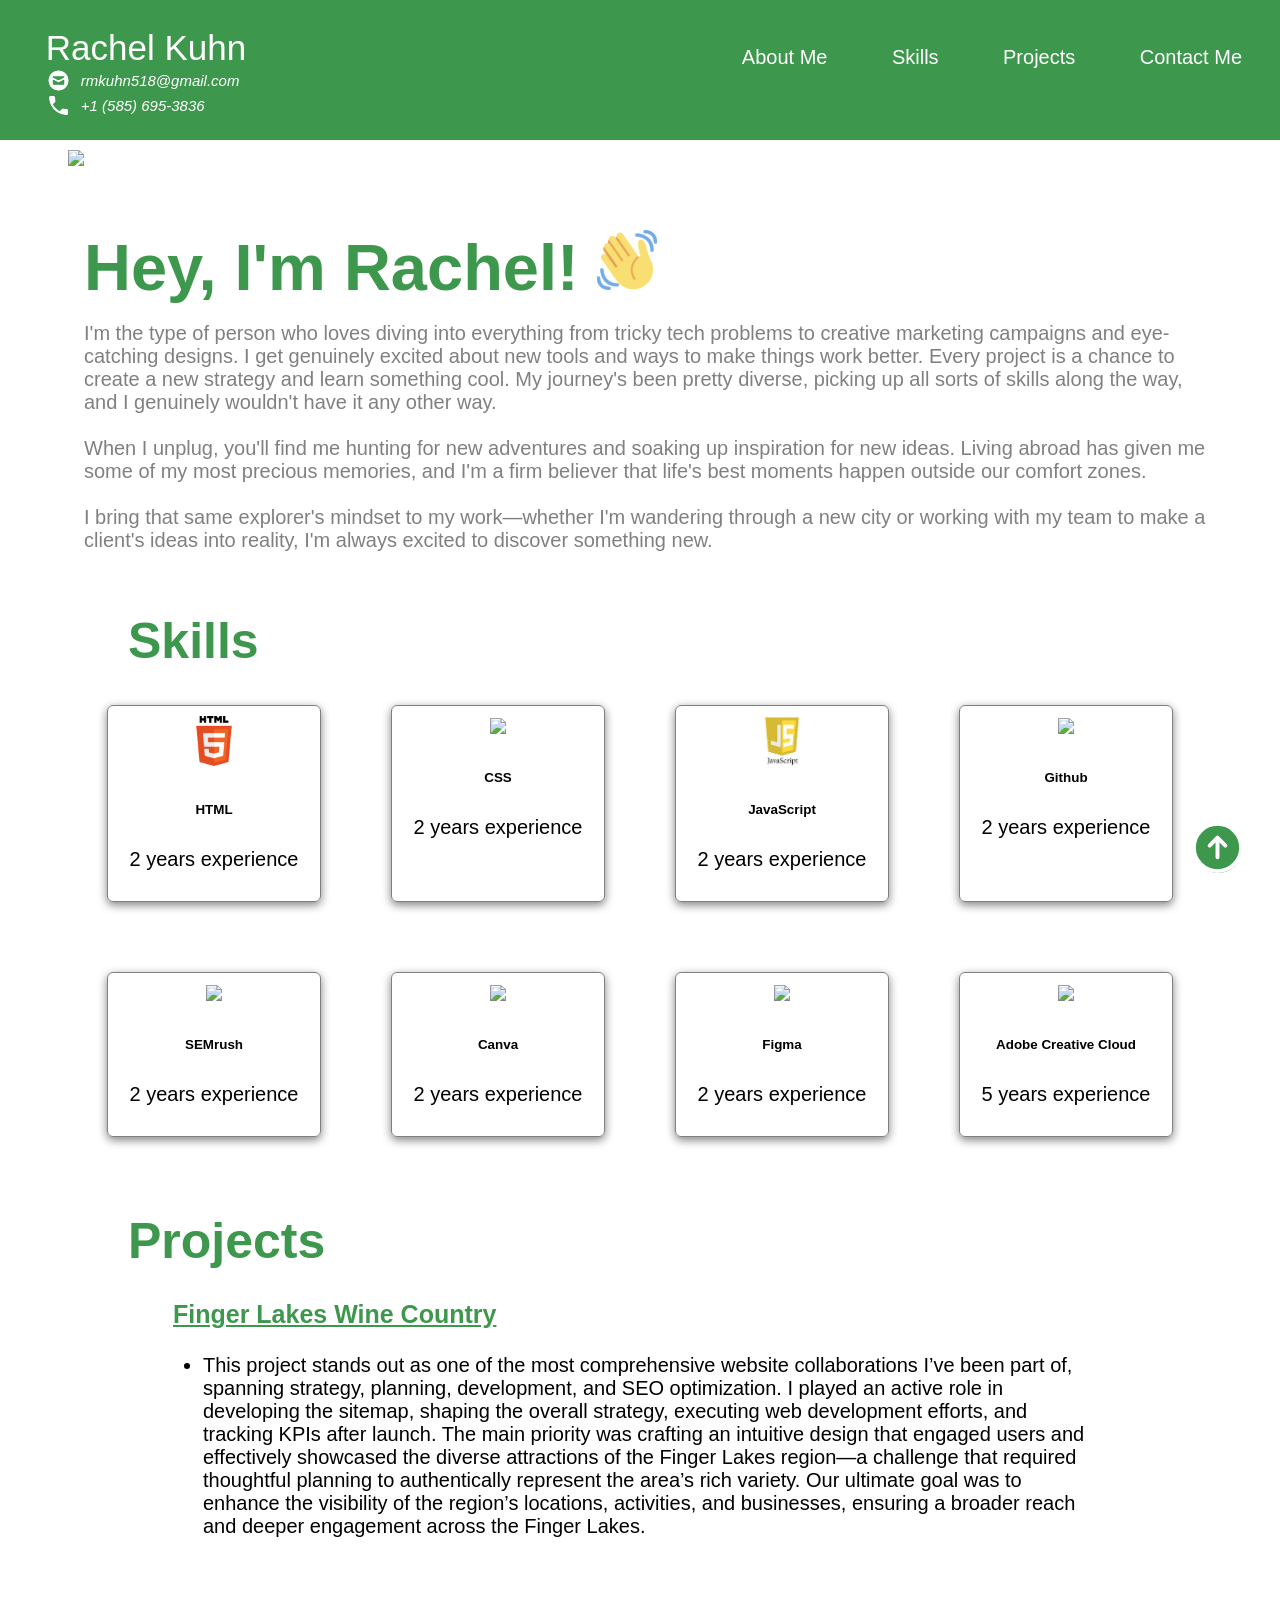
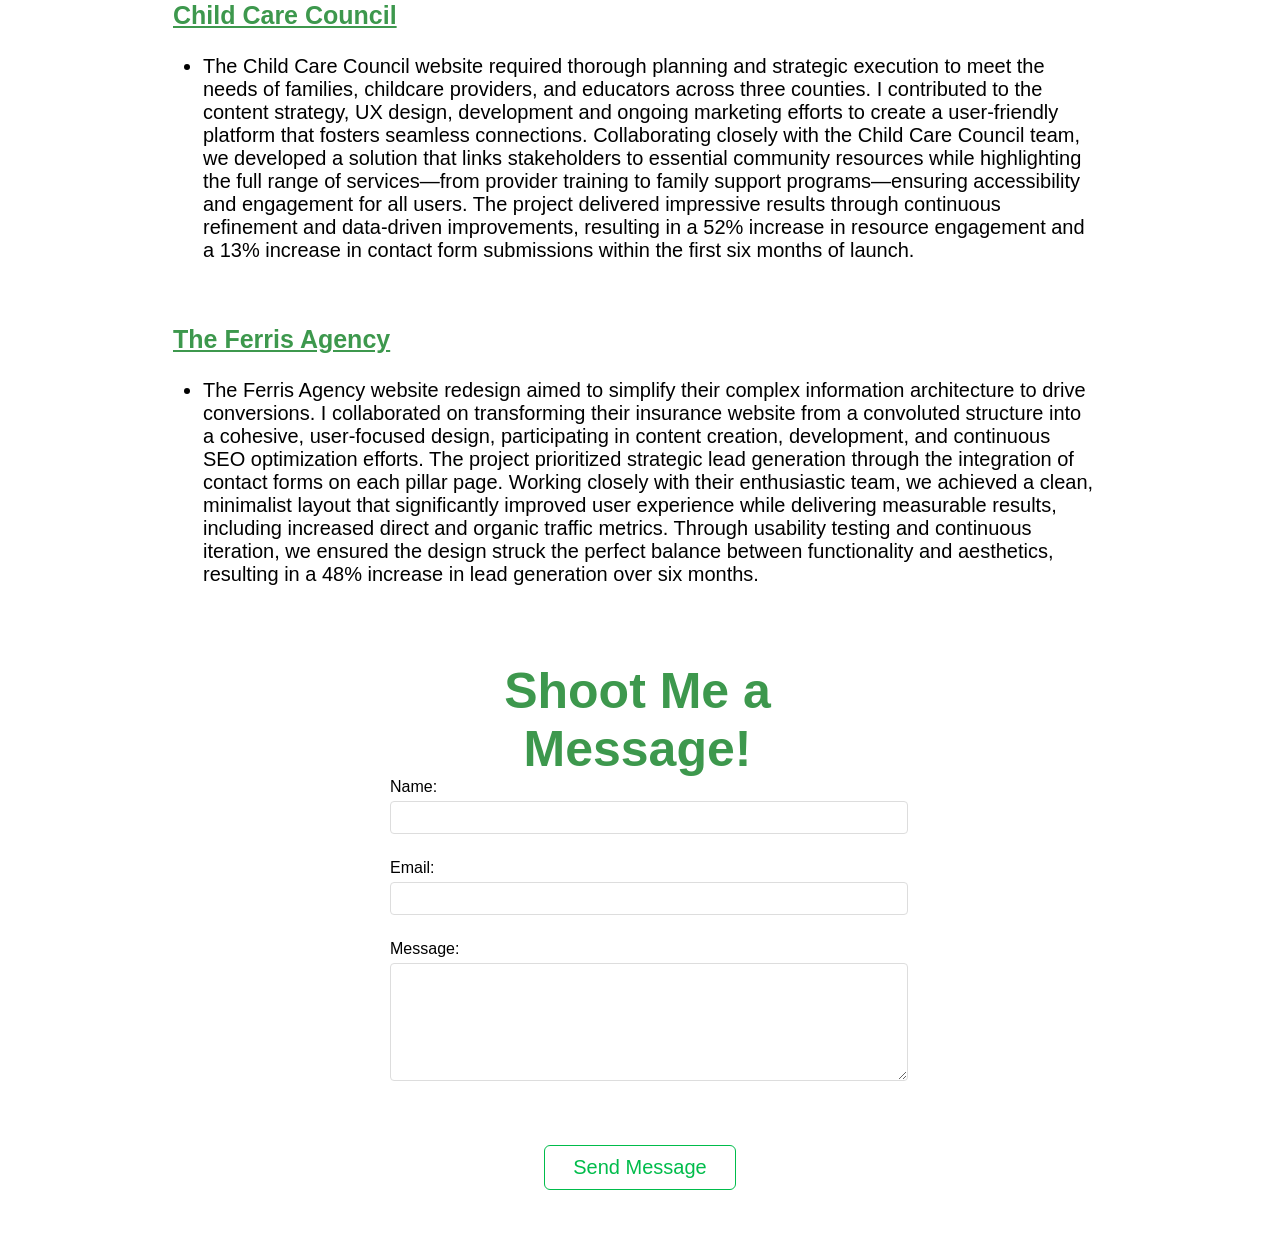
==== commit f07d4b2c: "Update index.html" ====
--- a/index.html
+++ b/index.html
@@ -149,7 +149,7 @@
               user-friendly platform that fosters seamless connections. Collaborating closely with the Child Care Council team, we developed a solution 
               that links stakeholders to essential community resources while highlighting the full range of services—from provider training to family 
               support programs—ensuring accessibility and engagement for all users. The project delivered impressive results through continuous refinement and data-driven improvements, 
-              resulting in a 52% increase in resource engagement within the first six months of launch.
+              resulting in a 52% increase in resource engagement and a 13% increase in contact form submissions within the first six months of launch.
             </li>
           </ul>
         </div>
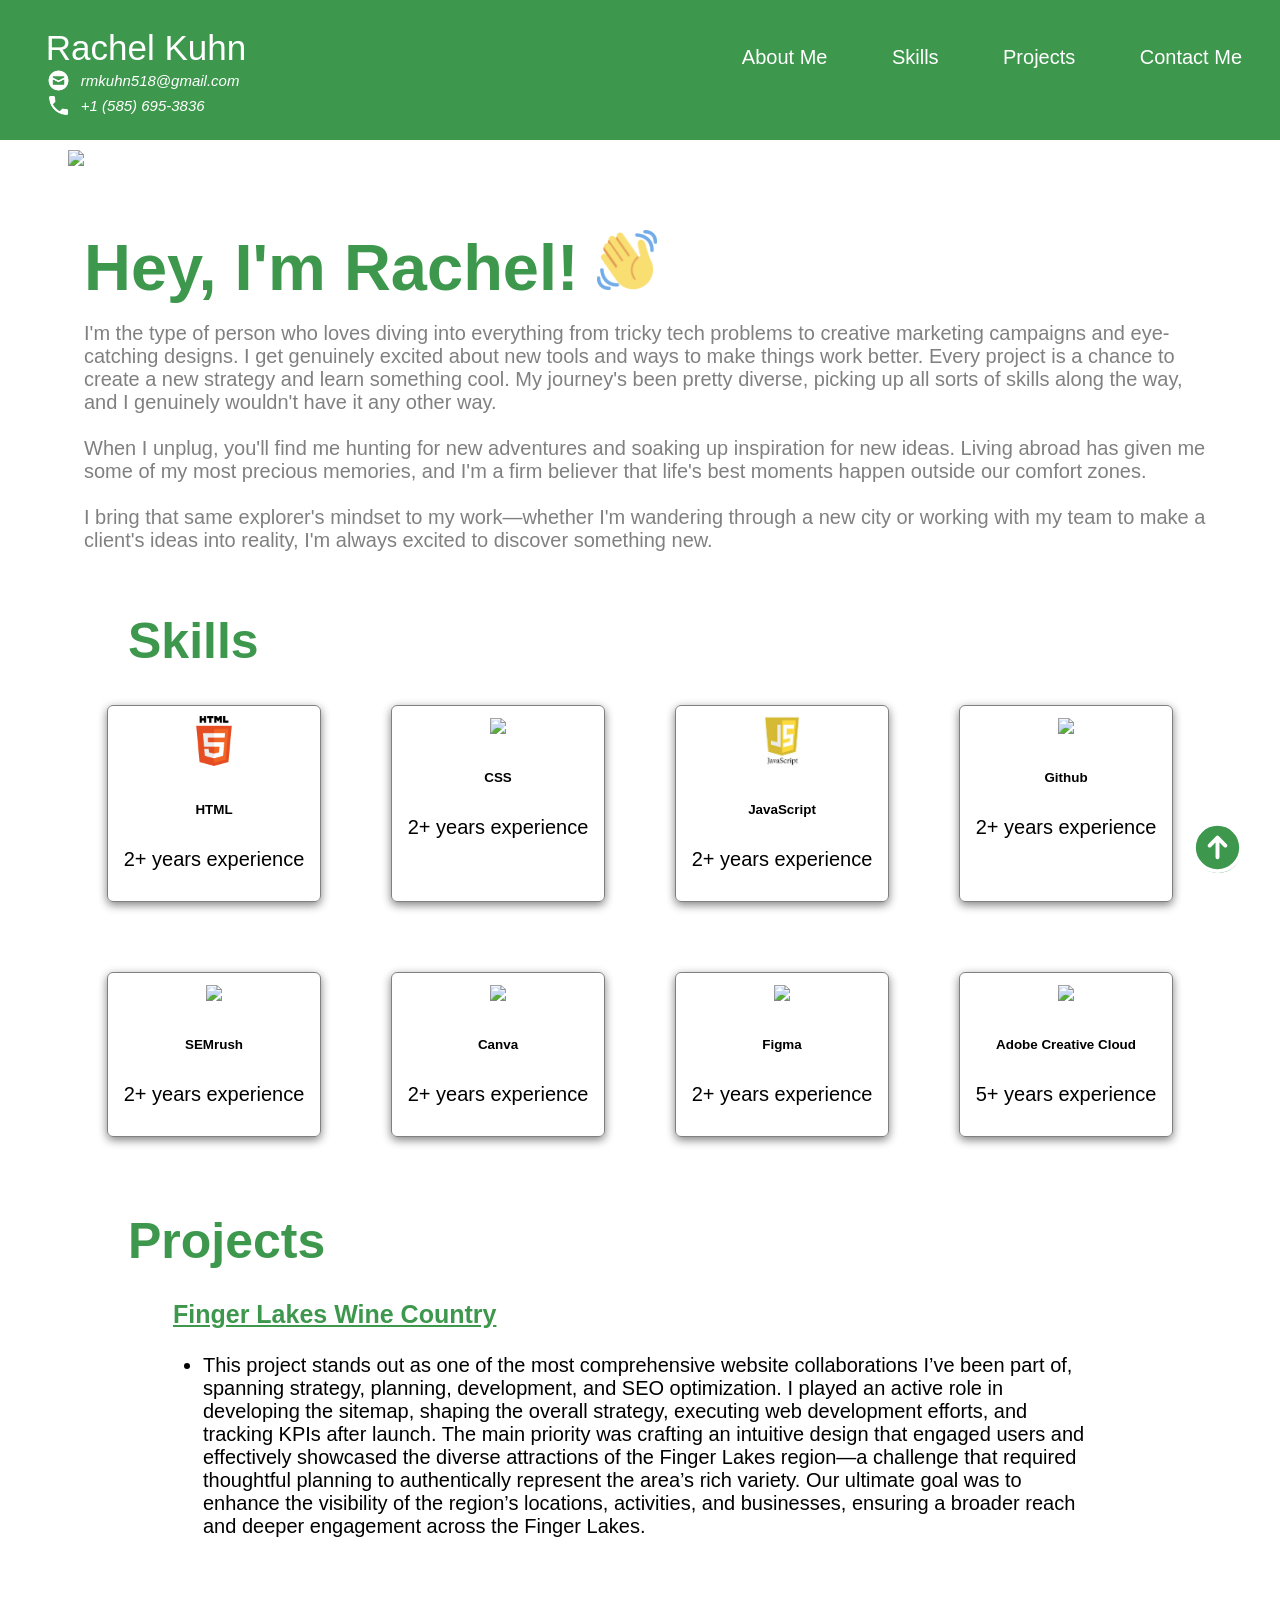
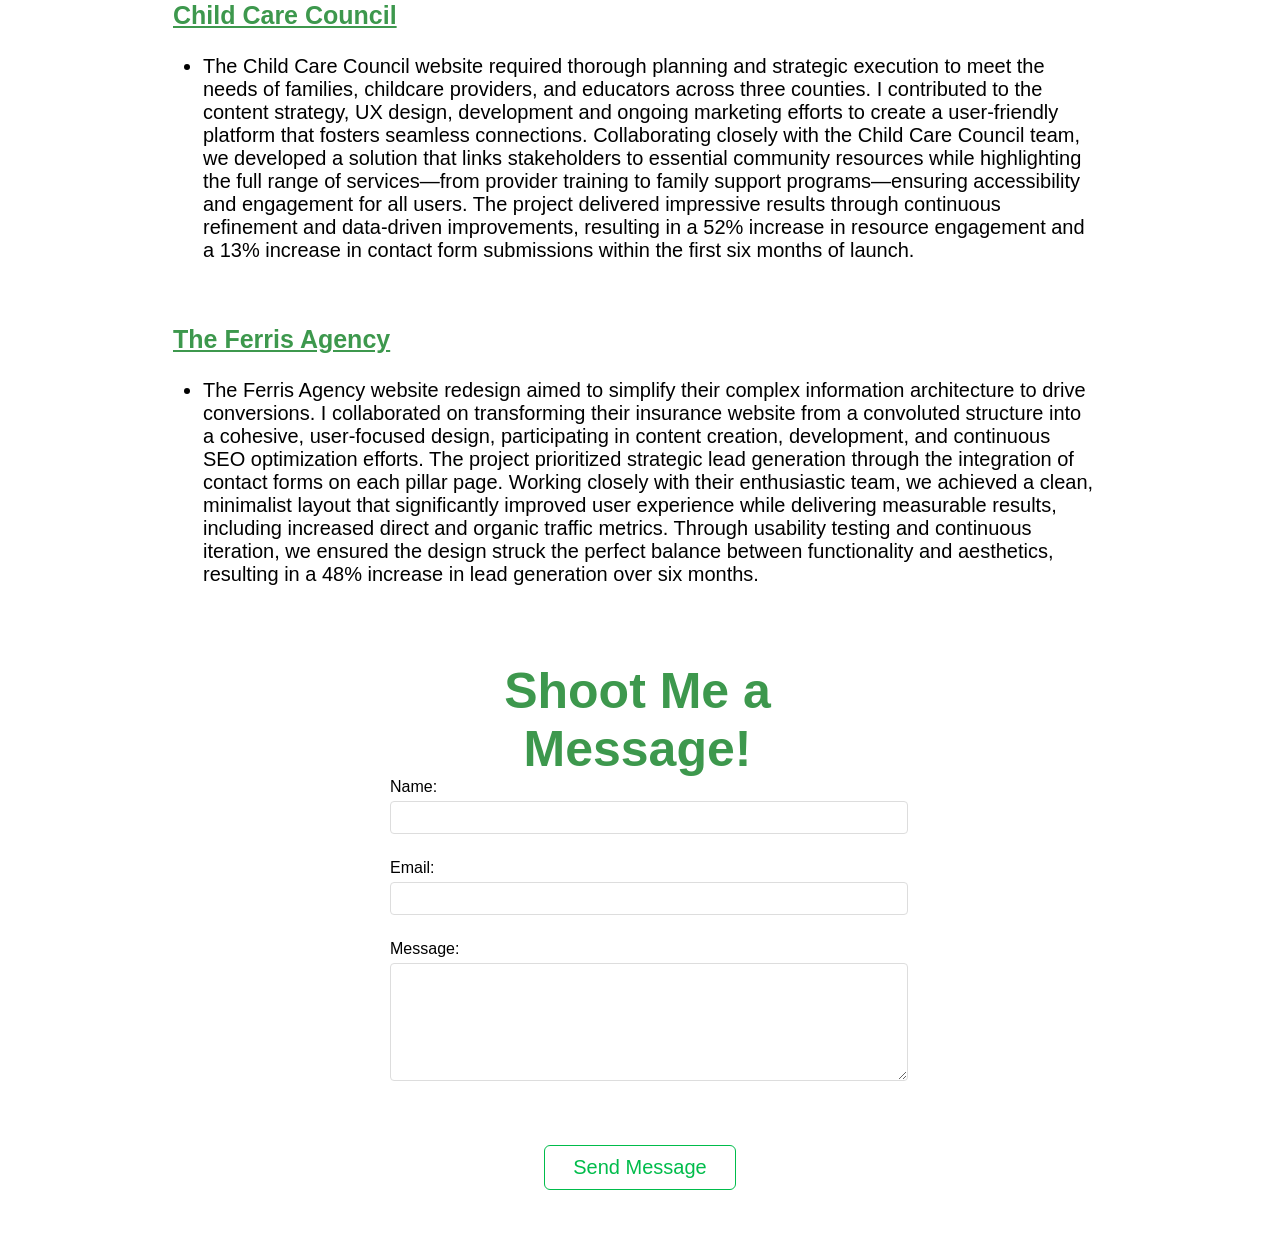
==== commit e9d92fbe: "Update index.html" ====
--- a/index.html
+++ b/index.html
@@ -65,49 +65,49 @@
         <div class="skill">
           <img src="html_finalprojimages/html5.png"/>
           <h6>HTML</h6>
-          <p>2 years experience</p>
+          <p>2+ years experience</p>
         </div>  
 
         <div class="skill">
             <img src="https://www.shutterstock.com/image-vector/logo-vector-css-3-low-600nw-1902943426.jpg"/>
             <h6>CSS</h6>
-            <p>2 years experience</p>
+            <p>2+ years experience</p>
         </div>  
 
         <div class="skill">
           <img src="html_finalprojimages/js.jpeg"/>
           <h6>JavaScript</h6>
-          <p>2 years experience</p>
+          <p>2+ years experience</p>
         </div> 
 
         <div class="skill">
             <img src="https://encrypted-tbn0.gstatic.com/images?q=tbn:ANd9GcQhcVrL5XiyI9tM5z8mYG9oSL76qEIV-JRH_A&s"/>
             <h6>Github</h6>
-            <p>2 years experience</p>
+            <p>2+ years experience</p>
         </div>  
 
         <div class="skill">
             <img src="https://encrypted-tbn0.gstatic.com/images?q=tbn:ANd9GcTa7IUlI-7uRkzaimL22xIfZsKP8uKN4FrshA&s"/>
             <h6>SEMrush</h6>
-            <p>2 years experience</p>
+            <p>2+ years experience</p>
           </div>  
         
         <div class="skill">
             <img src="https://oregoncoast.edu/wp-content/uploads/2024/02/canva-logo.png"/>
             <h6>Canva</h6>
-            <p>2 years experience</p>
+            <p>2+ years experience</p>
         </div>  
 
         <div class="skill">
             <img src="https://encrypted-tbn0.gstatic.com/images?q=tbn:ANd9GcTx28mg8aQ39CEGURVztotd5VC0bO7Ik-ZpBw&s"/>
             <h6>Figma</h6>
-            <p>2 years experience</p>
+            <p>2+ years experience</p>
         </div>  
 
         <div class="skill">
             <img src="https://ist.mit.edu/sites/default/files/news/AdobeCCLogo-800x418.jpg"/>
             <h6>Adobe Creative Cloud</h6>
-            <p>5 years experience</p>
+            <p>5+ years experience</p>
         </div>  
 
       </div>
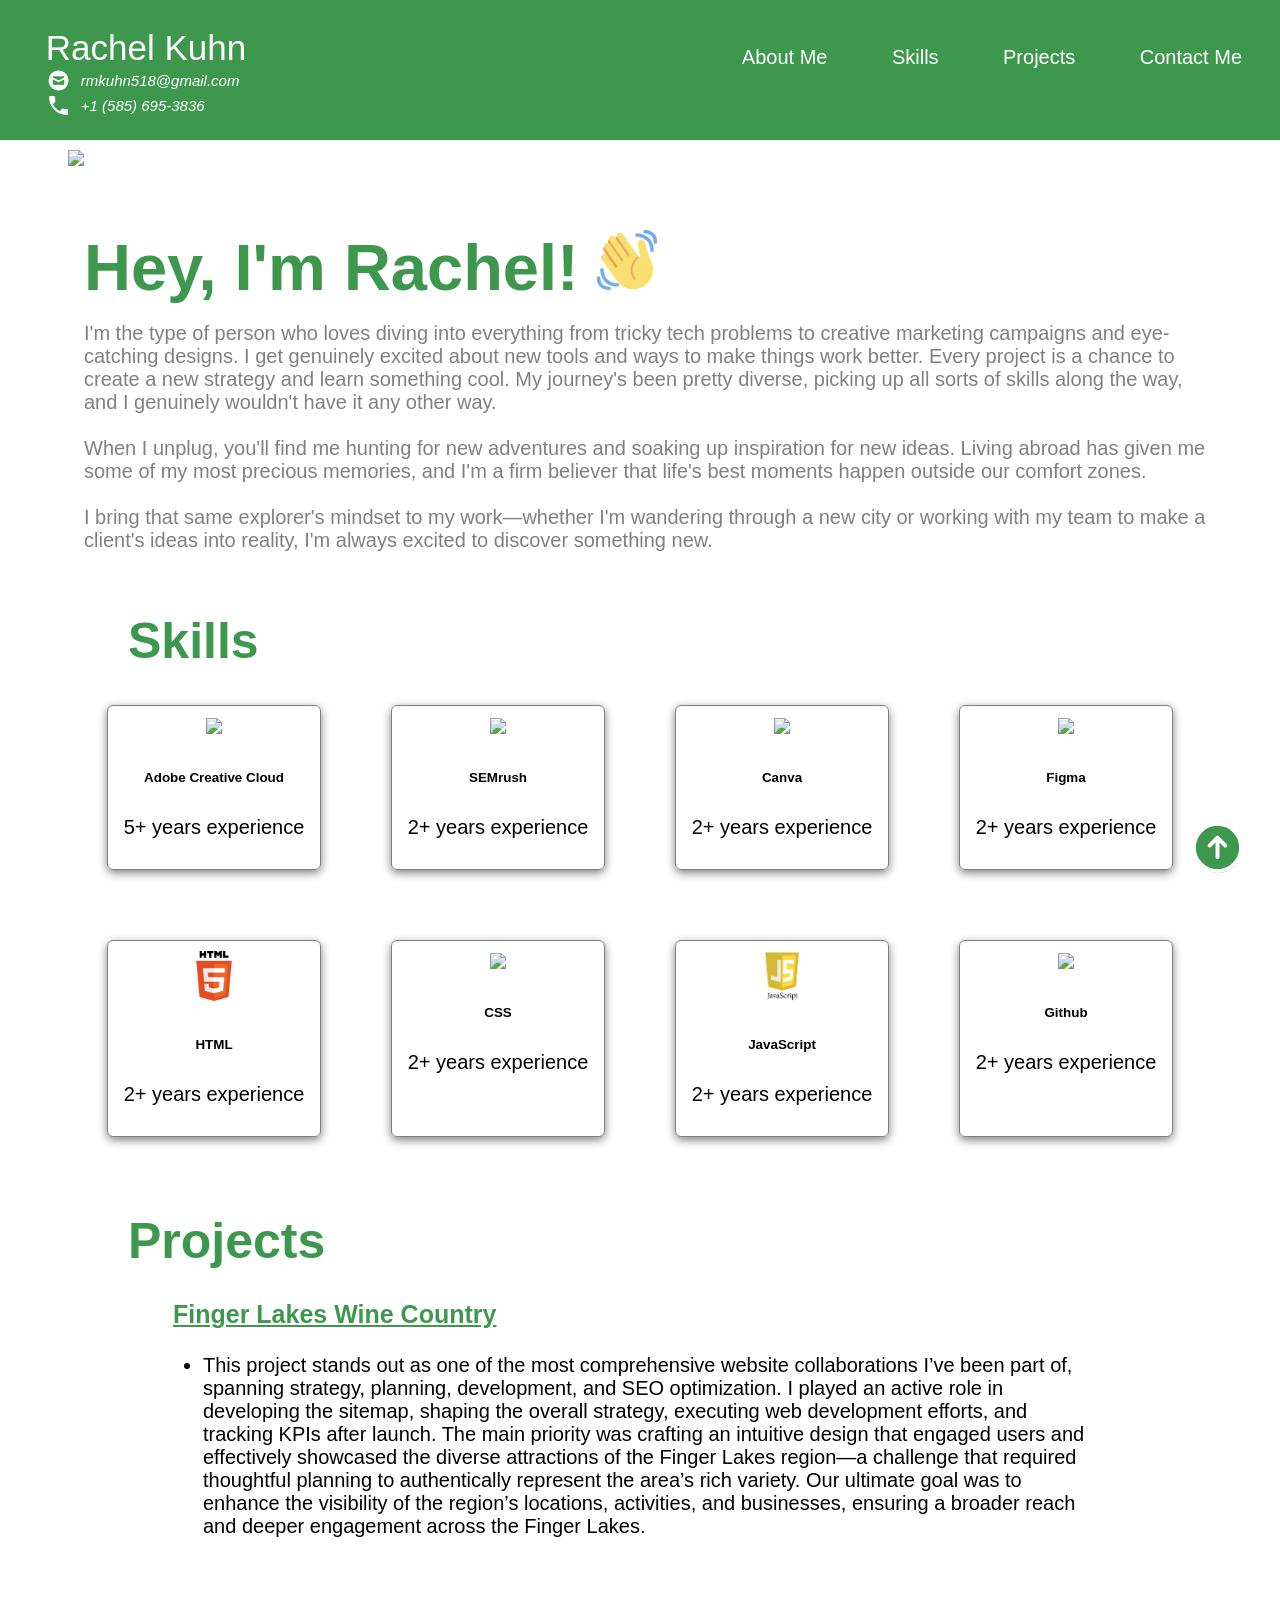
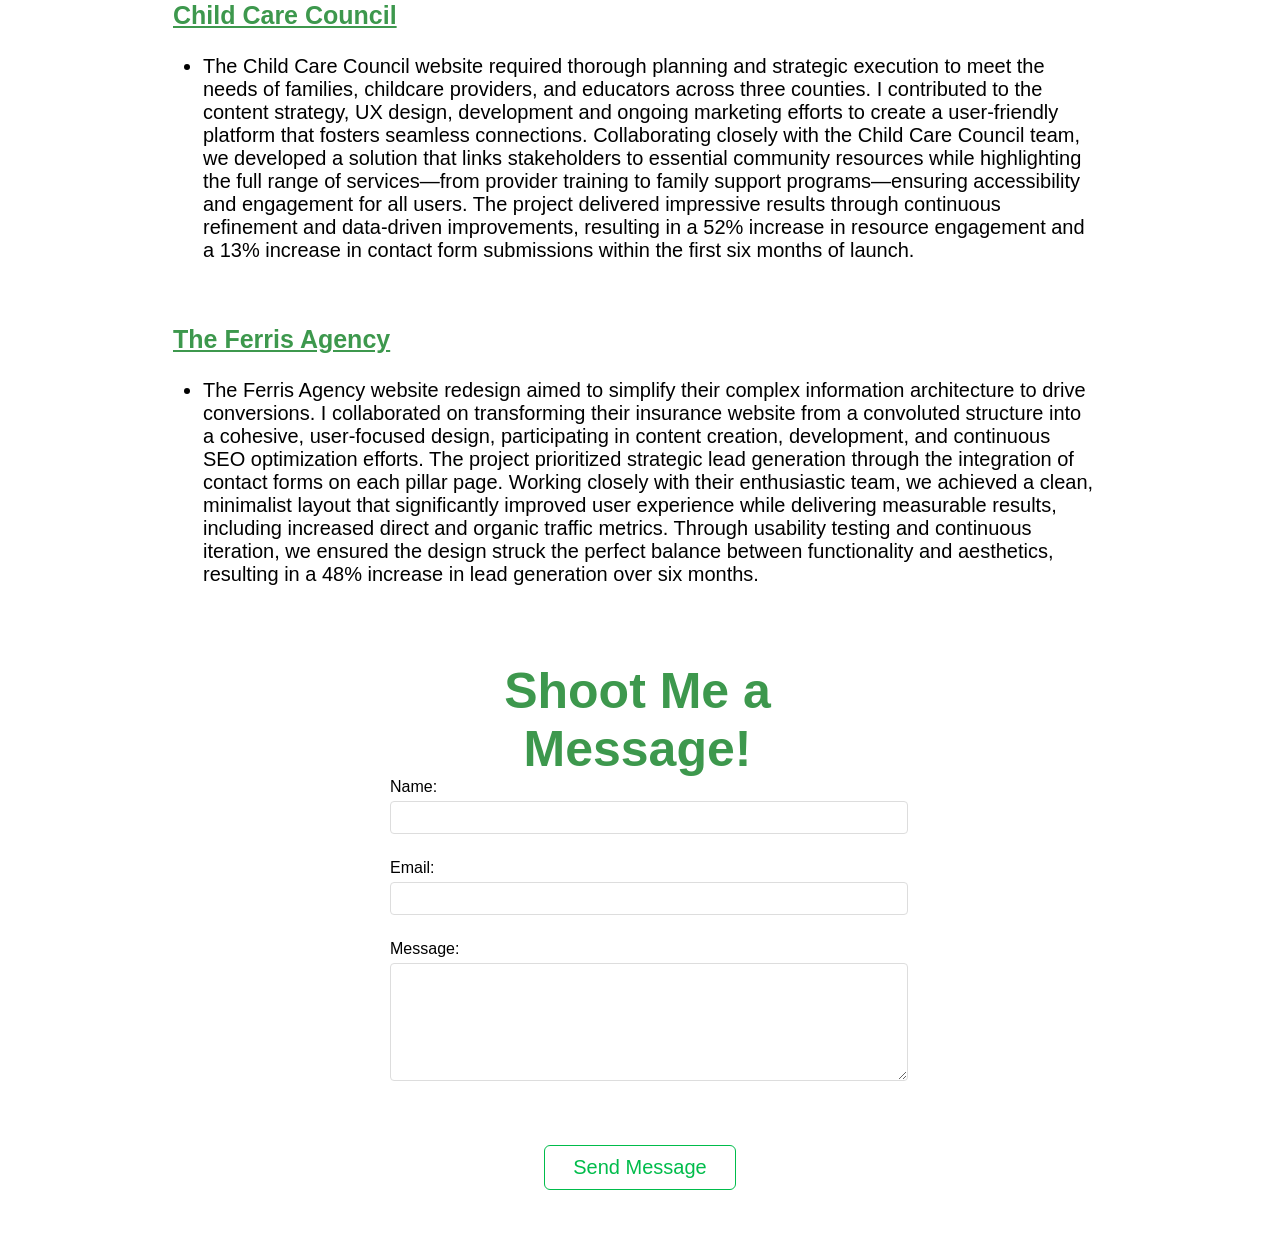
==== commit e290e845: "Update index.html" ====
--- a/index.html
+++ b/index.html
@@ -63,6 +63,30 @@
 
       <div class="all_skills">
         <div class="skill">
+            <img src="https://ist.mit.edu/sites/default/files/news/AdobeCCLogo-800x418.jpg"/>
+            <h6>Adobe Creative Cloud</h6>
+            <p>5+ years experience</p>
+        </div>
+        
+        <div class="skill">
+            <img src="https://encrypted-tbn0.gstatic.com/images?q=tbn:ANd9GcTa7IUlI-7uRkzaimL22xIfZsKP8uKN4FrshA&s"/>
+            <h6>SEMrush</h6>
+            <p>2+ years experience</p>
+        </div>  
+        
+        <div class="skill">
+            <img src="https://oregoncoast.edu/wp-content/uploads/2024/02/canva-logo.png"/>
+            <h6>Canva</h6>
+            <p>2+ years experience</p>
+        </div>  
+
+        <div class="skill">
+            <img src="https://encrypted-tbn0.gstatic.com/images?q=tbn:ANd9GcTx28mg8aQ39CEGURVztotd5VC0bO7Ik-ZpBw&s"/>
+            <h6>Figma</h6>
+            <p>2+ years experience</p>
+        </div>  
+        
+        <div class="skill">
           <img src="html_finalprojimages/html5.png"/>
           <h6>HTML</h6>
           <p>2+ years experience</p>
@@ -84,30 +108,6 @@
             <img src="https://encrypted-tbn0.gstatic.com/images?q=tbn:ANd9GcQhcVrL5XiyI9tM5z8mYG9oSL76qEIV-JRH_A&s"/>
             <h6>Github</h6>
             <p>2+ years experience</p>
-        </div>  
-
-        <div class="skill">
-            <img src="https://encrypted-tbn0.gstatic.com/images?q=tbn:ANd9GcTa7IUlI-7uRkzaimL22xIfZsKP8uKN4FrshA&s"/>
-            <h6>SEMrush</h6>
-            <p>2+ years experience</p>
-          </div>  
-        
-        <div class="skill">
-            <img src="https://oregoncoast.edu/wp-content/uploads/2024/02/canva-logo.png"/>
-            <h6>Canva</h6>
-            <p>2+ years experience</p>
-        </div>  
-
-        <div class="skill">
-            <img src="https://encrypted-tbn0.gstatic.com/images?q=tbn:ANd9GcTx28mg8aQ39CEGURVztotd5VC0bO7Ik-ZpBw&s"/>
-            <h6>Figma</h6>
-            <p>2+ years experience</p>
-        </div>  
-
-        <div class="skill">
-            <img src="https://ist.mit.edu/sites/default/files/news/AdobeCCLogo-800x418.jpg"/>
-            <h6>Adobe Creative Cloud</h6>
-            <p>5+ years experience</p>
         </div>  
 
       </div>
